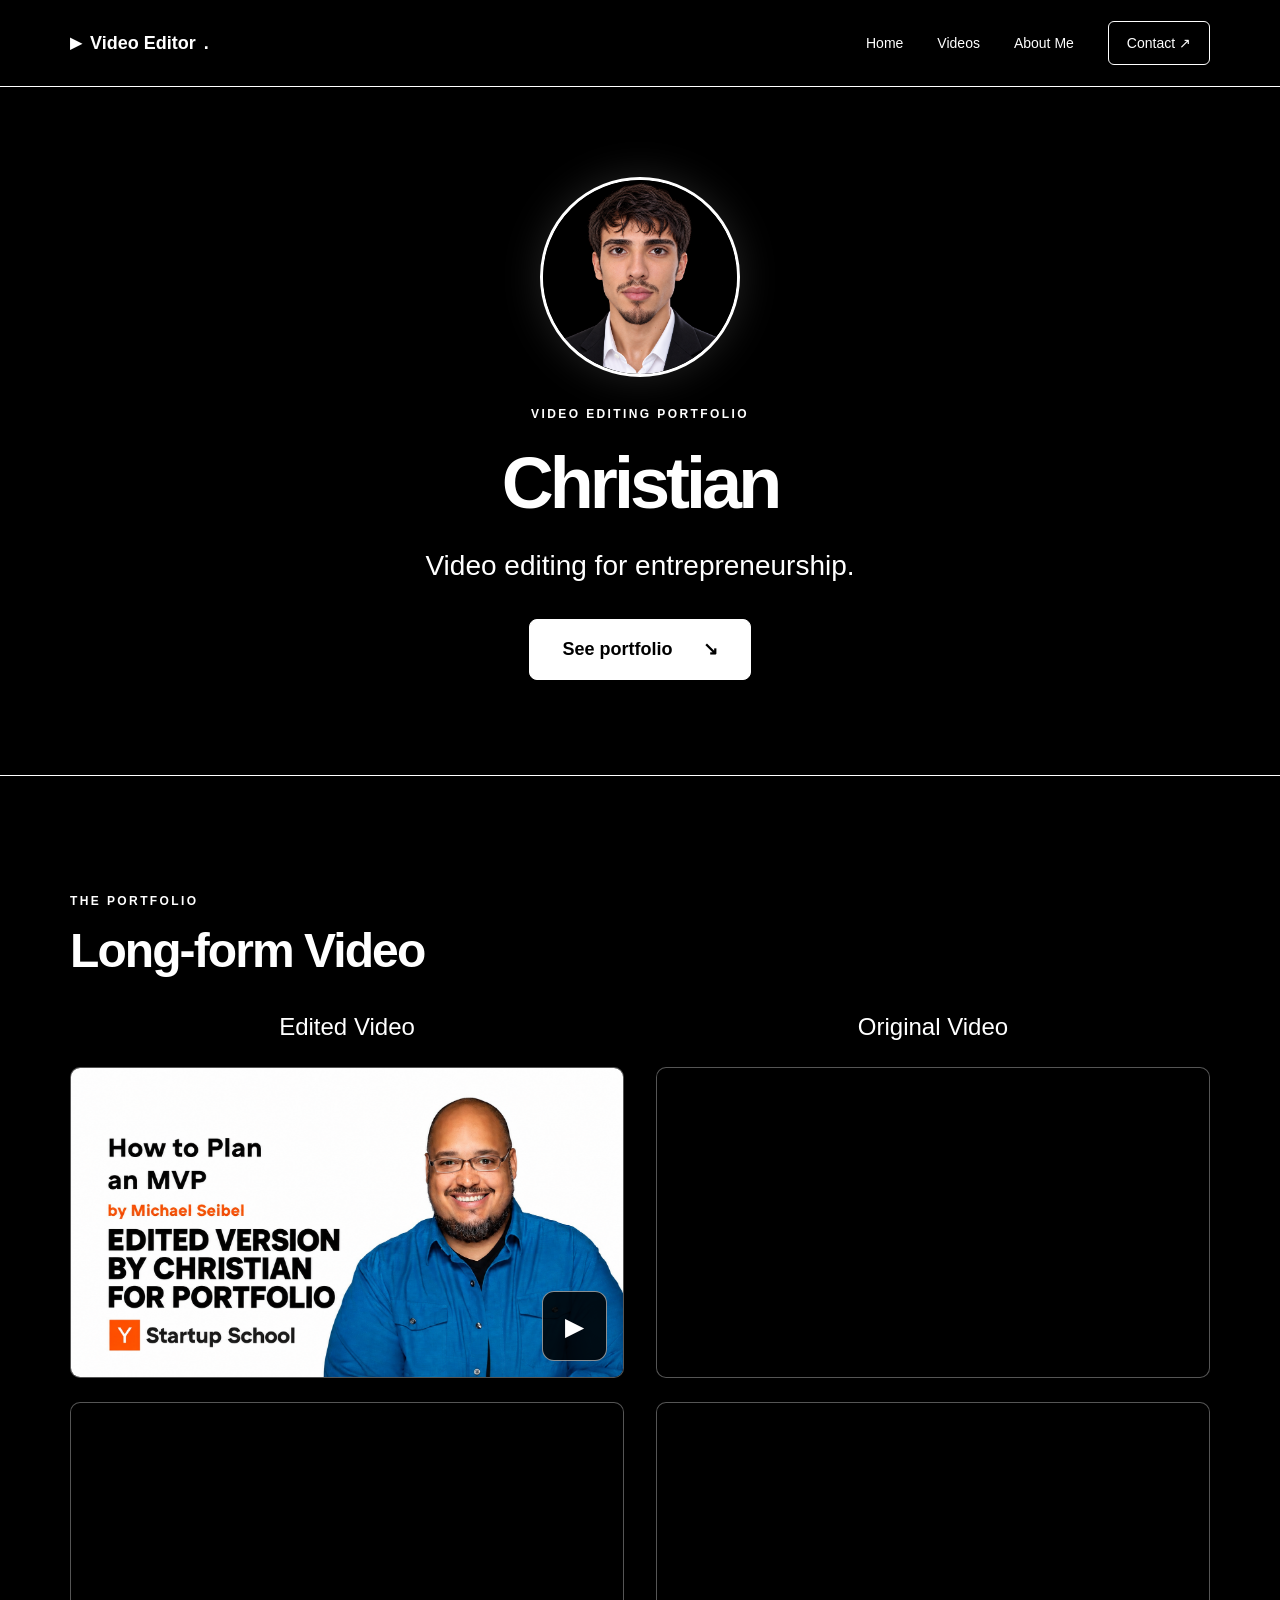
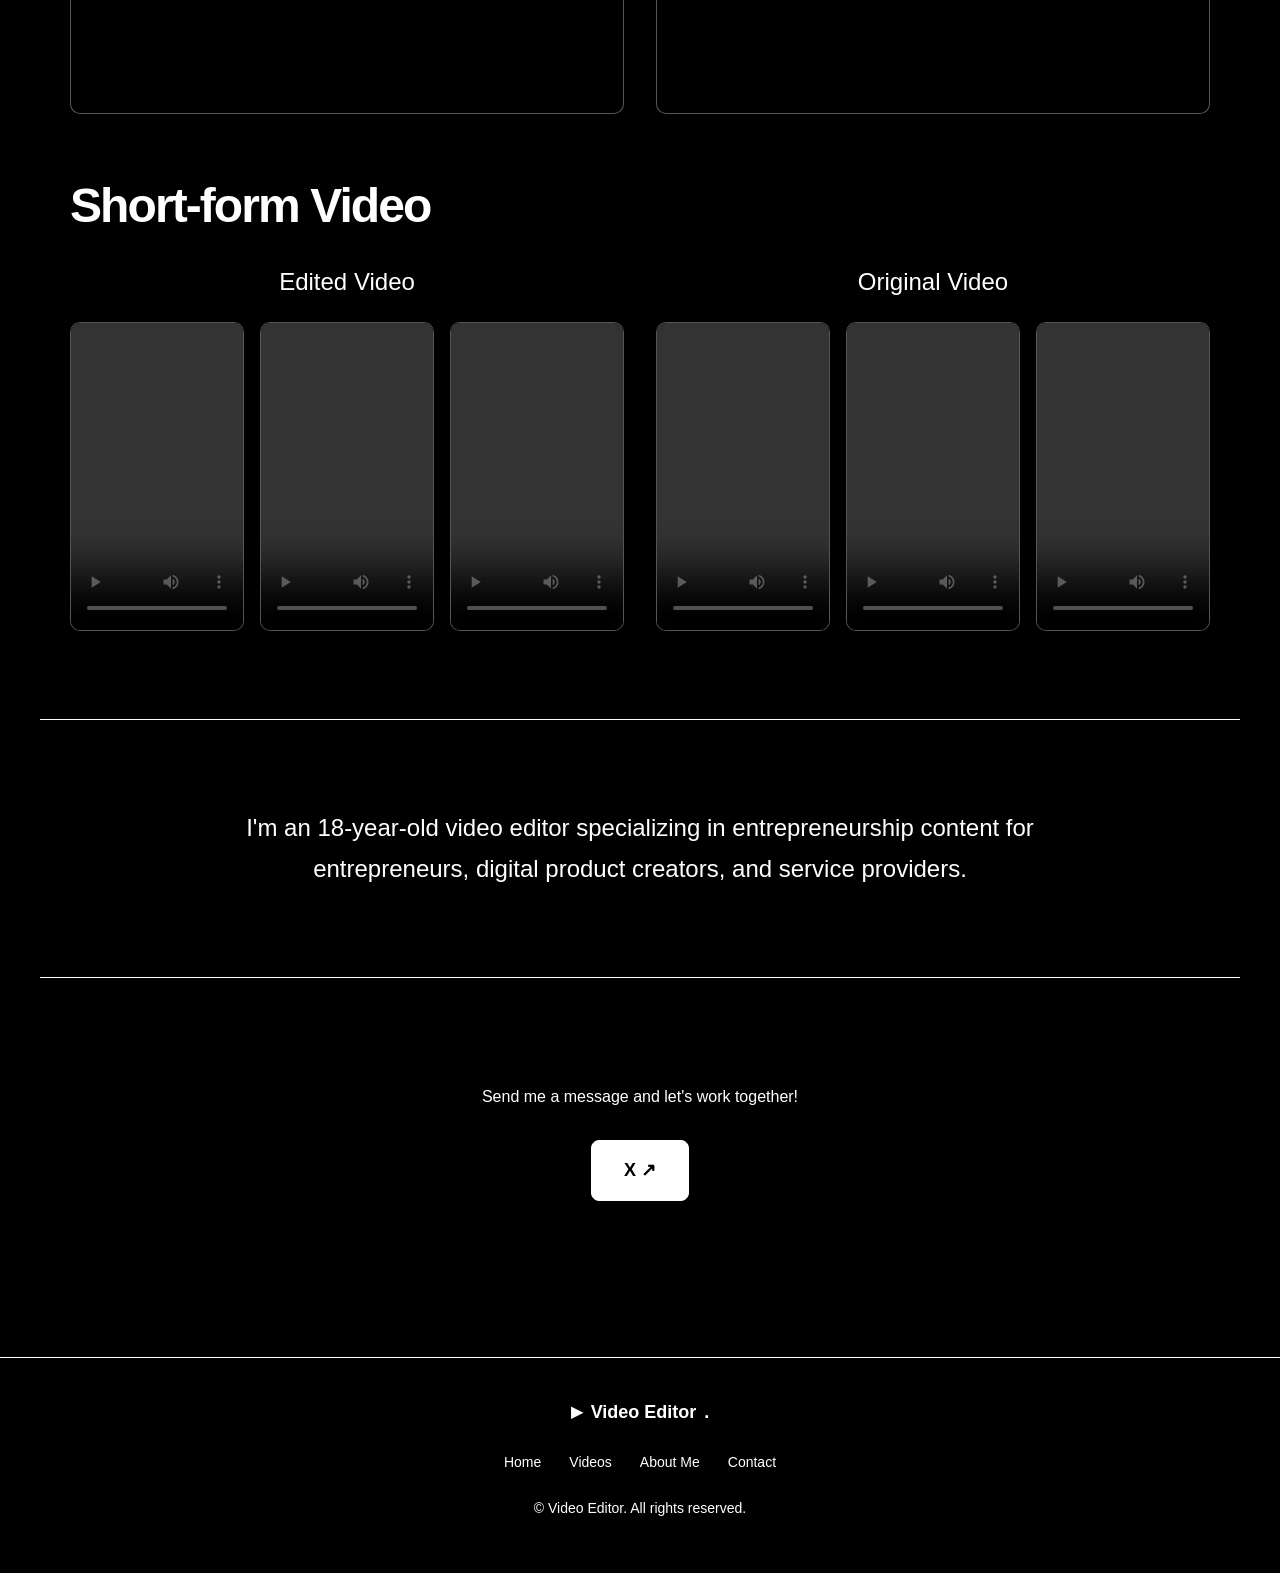
==== index.html @ 44c87afa "Use a simple contact sentence" ====
<!doctype html>
<html lang="en">
<head><meta charset="utf-8"><meta name="viewport" content="width=device-width,initial-scale=1"><meta name="description" content="Christian — video editing for entrepreneurship."><title>Christian | Video Editing Portfolio</title><link rel="stylesheet" href="style-color.css?v=16"><link rel="icon" type="image/svg+xml" href="favicon.svg"><script src="profile.js?v=10" defer></script><script src="script.js?v=15" defer></script></head>
<body>
<a class="skip" href="#videos">Skip to portfolio</a>
<header><nav aria-label="Main navigation"><a class="brand" href="#home"><span class="mark">▶</span><span data-name>Video Editor</span><span class="dot">.</span></a><button class="menu" aria-controls="navigation" aria-expanded="false" aria-label="Toggle navigation">☰</button><div id="navigation"><a href="#home">Home</a><a href="#videos">Videos</a><a href="#about">About Me</a><a href="#contact" class="nav-contact">Contact ↗</a></div></nav></header>
<main>
<section id="home" class="hero"><div class="orb" role="img" aria-label="Profile image placeholder: stylized video play symbol"><span>▶</span></div><p class="eyebrow">VIDEO EDITING PORTFOLIO</p><h1>Christian</h1><p class="hero-line">Video editing for entrepreneurship.</p><a class="button" href="#videos">See portfolio <span>↘</span></a></section>
<section id="videos" class="section"><p class="eyebrow">THE PORTFOLIO</p><h2>Long-form Video</h2><div class="comparison"><div><h3>Edited Video</h3><div id="long-edited" class="empty-long"></div></div><div><h3>Original Video</h3><div id="long-original" class="empty-long"></div></div></div><h2 class="short-heading">Short-form Video</h2><div class="comparison"><div><h3>Edited Video</h3><div id="short-edited" class="empty-short"></div></div><div><h3>Original Video</h3><div id="short-original" class="empty-short"></div></div></div></section>
<section id="about" class="section about" aria-label="About the editor"><p id="bio">I'm an 18-year-old video editor specializing in entrepreneurship content for entrepreneurs, digital product creators, and service providers.</p></section>
<section id="contact" class="section contact"><p id="contact-cta">Send me a message and let's work together!</p><div id="contact-links"></div><p id="contact-pending" class="note">Contact details will be added soon.</p><span id="feedback" role="status" aria-live="polite"></span></section>
</main><footer><a class="brand" href="#home"><span class="mark">▶</span><span data-name>Video Editor</span><span class="dot">.</span></a><nav aria-label="Footer navigation"><a href="#home">Home</a><a href="#videos">Videos</a><a href="#about">About Me</a><a href="#contact">Contact</a></nav><p>© <span data-name>Video Editor</span>. All rights reserved.</p></footer>
</body></html>
---- style-color.css ----
:root{color-scheme:dark;--bg:#000000;--surface:#000000;--text:#ffffff;--muted:#ffffff;--accent:#ffffff;--purple:#ffffff;--line:#ffffff}*{box-sizing:border-box}html{scroll-behavior:smooth;scroll-padding-top:100px}body{margin:0;background:var(--bg);color:var(--text);font-family:Inter,Arial,sans-serif;font-size:16px;line-height:1.6}a{color:inherit;text-decoration:none}button{font:inherit}a,button{transition:background .3s,box-shadow .3s,color .3s,transform .3s}a:focus-visible,button:focus-visible{outline:3px solid #ffffff;outline-offset:6px}.skip{position:fixed;top:-100px;left:16px;z-index:10;background:var(--purple);padding:12px}.skip:focus{top:10px}header{position:sticky;top:0;z-index:5;background:#ffffff;backdrop-filter:blur(16px);border-bottom:1px solid var(--line)}header nav{max-width:1200px;margin:auto;min-height:86px;display:flex;align-items:center;justify-content:space-between;padding:16px 30px}.brand{font-weight:700;font-size:18px;display:flex;gap:8px;align-items:center}.mark{color:var(--accent);font-size:15px}.dot{color:var(--accent)}#navigation{display:flex;align-items:center;gap:34px;font-size:14px}#navigation a:hover,footer a:hover{color:var(--accent)}.nav-contact{border:1px solid var(--line);padding:10px 18px;border-radius:6px}.menu{display:none;background:transparent;border:1px solid var(--line);color:white;padding:6px 12px;border-radius:6px}.hero{text-align:center;padding:90px 24px 95px;background:radial-gradient(ellipse at 50% 26%,#ffffff,transparent 60%);position:relative;border-bottom:1px solid var(--line)}.orb{width:200px;height:200px;margin:auto;border-radius:50%;border:3px solid var(--purple);display:grid;place-items:center;background:radial-gradient(circle at 35% 25%,#ffffff,#000000 65%);box-shadow:0 0 50px #ffffff,inset 0 0 45px #ffffff}.orb span{font-size:60px;color:#ffffff;transform:translateX(5px)}.orb img{width:100%;height:100%;object-fit:cover;border-radius:50%}.eyebrow{font-size:12px;font-weight:700;letter-spacing:.2em;color:var(--accent);margin:28px 0 12px}h1{font-size:72px;line-height:1.1;letter-spacing:-.055em;margin:20px 0}h2{font-size:48px;line-height:1.15;letter-spacing:-.04em;margin:10px 0}em{font-style:normal;color:var(--accent)}.hero-line{font-size:28px;line-height:1.35;color:#ffffff;margin:24px 0 34px}.button{display:inline-flex;align-items:center;justify-content:center;gap:30px;background:var(--purple);padding:15px 32px;border:1px solid #ffffff;border-radius:8px;color:white;font-weight:700;font-size:18px;cursor:pointer}.button:hover{background:#ffffff;box-shadow:0 0 30px #ffffff;transform:translateY(-2px)}.hero-meta{display:flex;justify-content:center;align-items:center;gap:18px;font-size:12px;letter-spacing:.12em;color:var(--muted);margin-top:48px}.tiny-dot{width:4px;height:4px;background:var(--accent);border-radius:50%}.section{max-width:1200px;margin:auto;padding:88px 30px}.section-head{display:flex;justify-content:space-between;align-items:end;gap:25px;margin-bottom:44px}.section-head .eyebrow{margin-top:0}.note{color:var(--muted);font-size:16px;margin:0}.category{display:flex;align-items:center;justify-content:space-between;border-bottom:1px solid var(--line);padding-bottom:16px;margin-bottom:24px}.category h3{font-size:24px;margin:0;font-weight:500}.category>span{font-size:12px;letter-spacing:.1em;color:var(--muted)}.long-grid{display:grid;grid-template-columns:repeat(2,minmax(0,1fr));gap:30px 24px}.video-card{min-width:0}.video-frame{position:relative;height:0;padding-bottom:56.25%;overflow:hidden;border-radius:10px;background:#000000;border:1px solid #ffffff;box-shadow:0 12px 40px #ffffff}.video-frame iframe{position:absolute;inset:0;width:100%;height:100%;border:0}.caption{display:flex;align-items:center;justify-content:space-between;gap:8px;margin-top:15px}.caption h4{font-size:16px;margin:0;font-weight:500}.caption span{font-size:12px;color:var(--accent);border:1px solid #ffffff;border-radius:4px;padding:2px 8px}.fallback{font-size:12px;color:var(--muted);display:block;margin-top:8px}.fallback:hover{color:var(--accent)}.short-heading{margin-top:64px}.short-grid{display:grid;grid-template-columns:repeat(3,minmax(0,300px));justify-content:space-between;gap:24px}.vertical{padding-bottom:177.7778%}.demo-note{color:var(--muted);font-size:14px;border-left:2px solid var(--purple);padding-left:16px;margin:36px 0 0}.about{border-top:1px solid var(--line);display:grid;grid-template-columns:1fr 1.35fr;gap:70px}.about .eyebrow{margin-top:0}.about p:not(.eyebrow){font-size:22px;line-height:1.7;margin-top:0;color:#ffffff}.about-detail{border-top:1px solid var(--line);padding-top:24px;display:flex;justify-content:space-between;gap:20px;font-size:12px;color:var(--muted)}.contact{text-align:center;border-top:1px solid var(--line);padding-top:90px;padding-bottom:100px;background:radial-gradient(ellipse at center,#ffffff,transparent 65%)}.contact h2{font-size:64px;margin:20px 0 30px}.contact>p:not(.eyebrow){color:var(--muted)}#contact-links{display:flex;flex-wrap:wrap;justify-content:center;gap:16px;margin:30px 0}#feedback{display:block;min-height:26px;color:var(--accent)}footer{border-top:1px solid var(--line);background:#000000;padding:40px 30px;text-align:center}footer>.brand{justify-content:center}footer nav{display:flex;justify-content:center;flex-wrap:wrap;gap:28px;margin:24px 0;font-size:14px}footer p{font-size:14px;color:var(--muted)}[hidden]{display:none!important}@media(max-width:767px){header nav{padding:14px 20px;min-height:74px}.menu{display:block}#navigation{display:none;position:absolute;top:74px;left:0;right:0;padding:20px;background:#000000;border-bottom:1px solid var(--line);flex-direction:column;align-items:stretch;gap:20px}#navigation.open{display:flex}.hero{padding:62px 20px 64px}.orb{width:150px;height:150px}.orb span{font-size:46px}h1{font-size:48px;overflow-wrap:anywhere}.hero-line{font-size:24px}.hero-meta{font-size:12px;gap:10px;flex-wrap:wrap}.section{padding:60px 20px}.section-head{display:block}.section-head .note{margin-top:20px}h2{font-size:40px}.long-grid{grid-template-columns:1fr}.short-grid{grid-template-columns:minmax(0,300px);justify-content:center;gap:32px}.category>span{font-size:12px}.about{grid-template-columns:1fr;gap:24px}.about-detail{flex-wrap:wrap}.contact h2{font-size:44px}.about p:not(.eyebrow){font-size:18px}}@media(prefers-reduced-motion:reduce){html{scroll-behavior:auto}a,button{transition:none}}

.button,.skip{color:#000;background:#fff}.button:hover{color:#000;background:#fff}.hero,.contact{background:#000}.orb{background:#000;box-shadow:0 0 40px #ffffff22}.video-frame iframe,.orb img{filter:none}header{background:#000}.video-frame{box-shadow:none}

.orb{overflow:hidden}.orb img{display:block;object-position:center center}
.about{display:block;text-align:center}.about #bio{max-width:800px;margin:0 auto;font-size:24px;line-height:1.7;color:#fff}@media(max-width:767px){.about #bio{font-size:20px}}
.video-frame video{position:absolute;inset:0;width:100%;height:100%;object-fit:contain;filter:none;background:#000}

.comparison{display:grid;grid-template-columns:1fr 1fr;gap:32px;margin-top:30px}.comparison h3{text-align:center;font-size:24px;font-weight:500;margin:0 0 20px}.empty-long{display:grid;gap:24px}.empty-short{display:grid;grid-template-columns:repeat(3,minmax(0,1fr));gap:16px}.empty-slot{aspect-ratio:16/9;border:1px solid #ffffff55;border-radius:10px;background:#000}.empty-slot.portrait{aspect-ratio:9/16}@media(max-width:767px){.comparison{gap:16px}.comparison h3{font-size:18px}.empty-short{grid-template-columns:1fr}.empty-slot{border-radius:6px}}
.empty-slot{position:relative;overflow:hidden}.empty-slot video{display:block;width:100%;height:100%;object-fit:contain;background:#000}.load-original{position:absolute;top:50%;left:50%;transform:translate(-50%,-50%);white-space:nowrap}.load-original:disabled{opacity:.65}
.portrait .load-original{white-space:normal;width:90%;padding:12px 8px;font-size:12px}
.empty-slot iframe{display:block;width:100%;height:100%;border:0}
.video-cover{display:block;position:absolute;inset:0;width:100%;height:100%;padding:0;border:0;background:#000;cursor:pointer}.video-cover img{display:block;width:100%;height:100%;object-fit:cover}.cover-play{position:absolute;left:50%;top:50%;transform:translate(-50%,-50%);background:#000d;color:#fff;padding:14px 22px;border-radius:12px;font-size:25px;border:1px solid #fff8}.video-cover:focus-visible{outline:3px solid #fff;outline-offset:-4px}
.cover-play{left:auto;top:auto;right:16px;bottom:16px;transform:none}
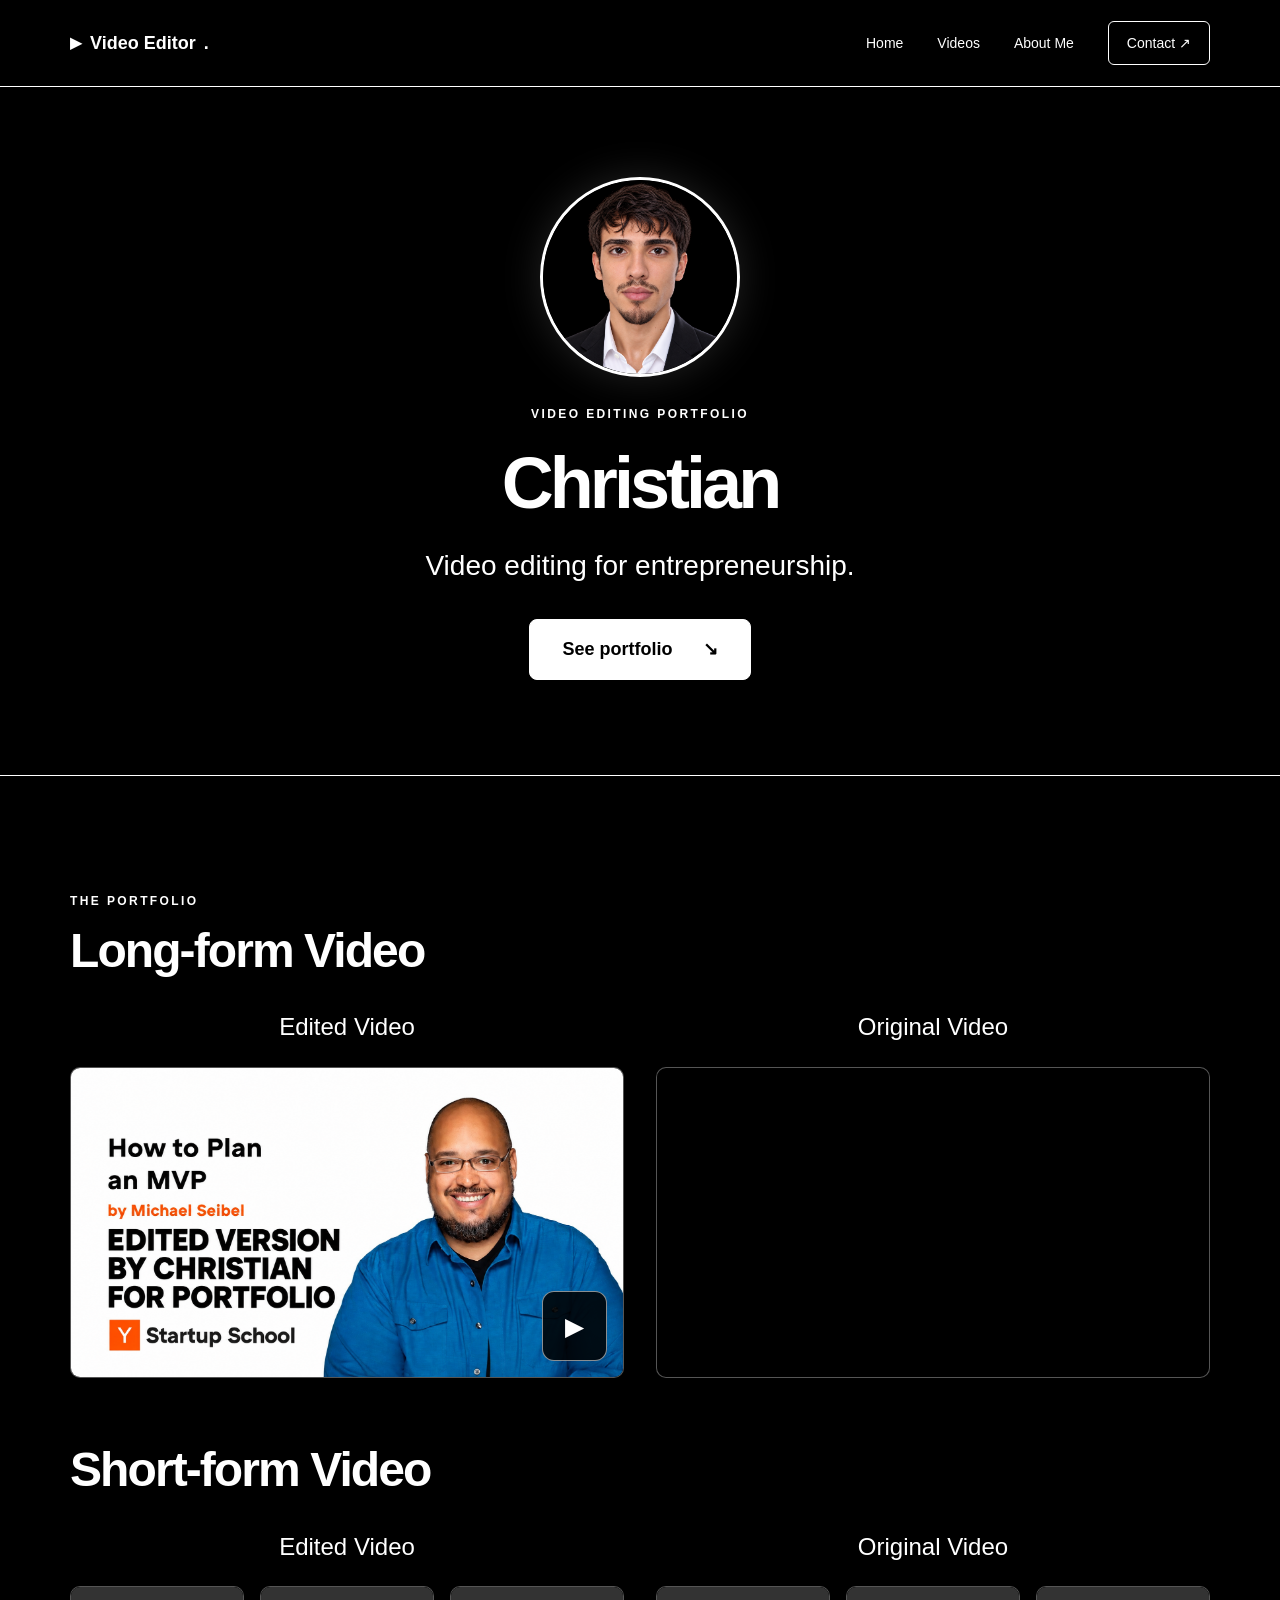
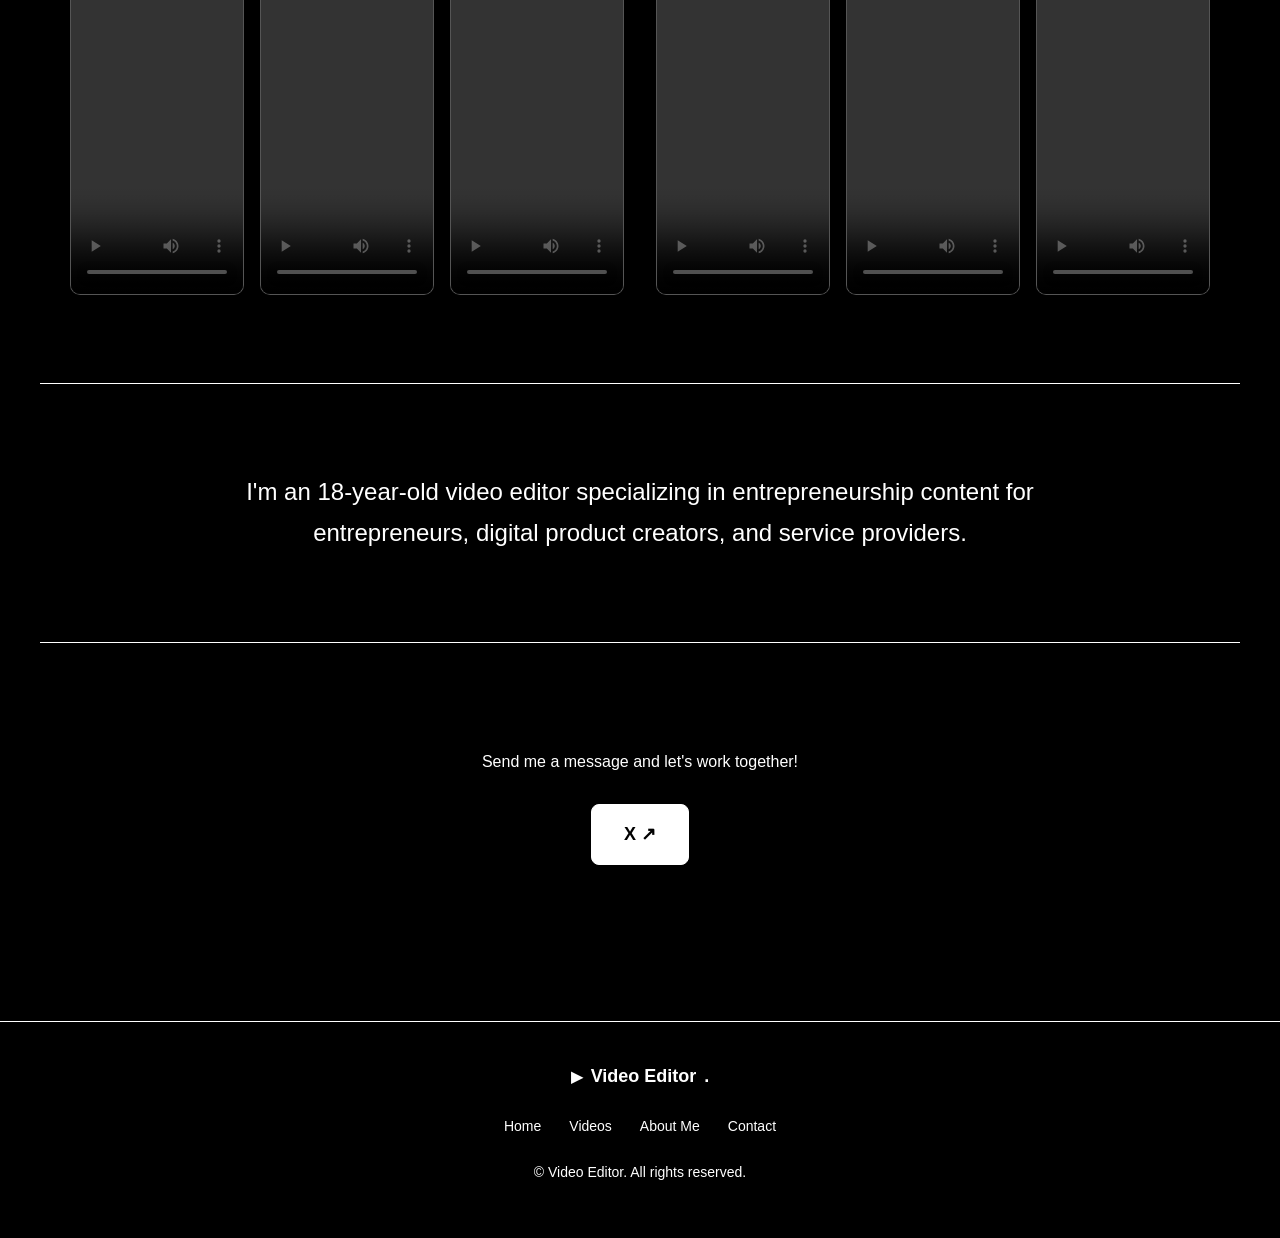
==== commit 1fc10bb4: "Remove empty long-form comparison slots" ====
--- a/index.html
+++ b/index.html
@@ -1,6 +1,6 @@
 <!doctype html>
 <html lang="en">
-<head><meta charset="utf-8"><meta name="viewport" content="width=device-width,initial-scale=1"><meta name="description" content="Christian — video editing for entrepreneurship."><title>Christian | Video Editing Portfolio</title><link rel="stylesheet" href="style-color.css?v=16"><link rel="icon" type="image/svg+xml" href="favicon.svg"><script src="profile.js?v=10" defer></script><script src="script.js?v=15" defer></script></head>
+<head><meta charset="utf-8"><meta name="viewport" content="width=device-width,initial-scale=1"><meta name="description" content="Christian — video editing for entrepreneurship."><title>Christian | Video Editing Portfolio</title><link rel="stylesheet" href="style-color.css?v=16"><link rel="icon" type="image/svg+xml" href="favicon.svg"><script src="profile.js?v=10" defer></script><script src="script.js?v=18" defer></script></head>
 <body>
 <a class="skip" href="#videos">Skip to portfolio</a>
 <header><nav aria-label="Main navigation"><a class="brand" href="#home"><span class="mark">▶</span><span data-name>Video Editor</span><span class="dot">.</span></a><button class="menu" aria-controls="navigation" aria-expanded="false" aria-label="Toggle navigation">☰</button><div id="navigation"><a href="#home">Home</a><a href="#videos">Videos</a><a href="#about">About Me</a><a href="#contact" class="nav-contact">Contact ↗</a></div></nav></header>
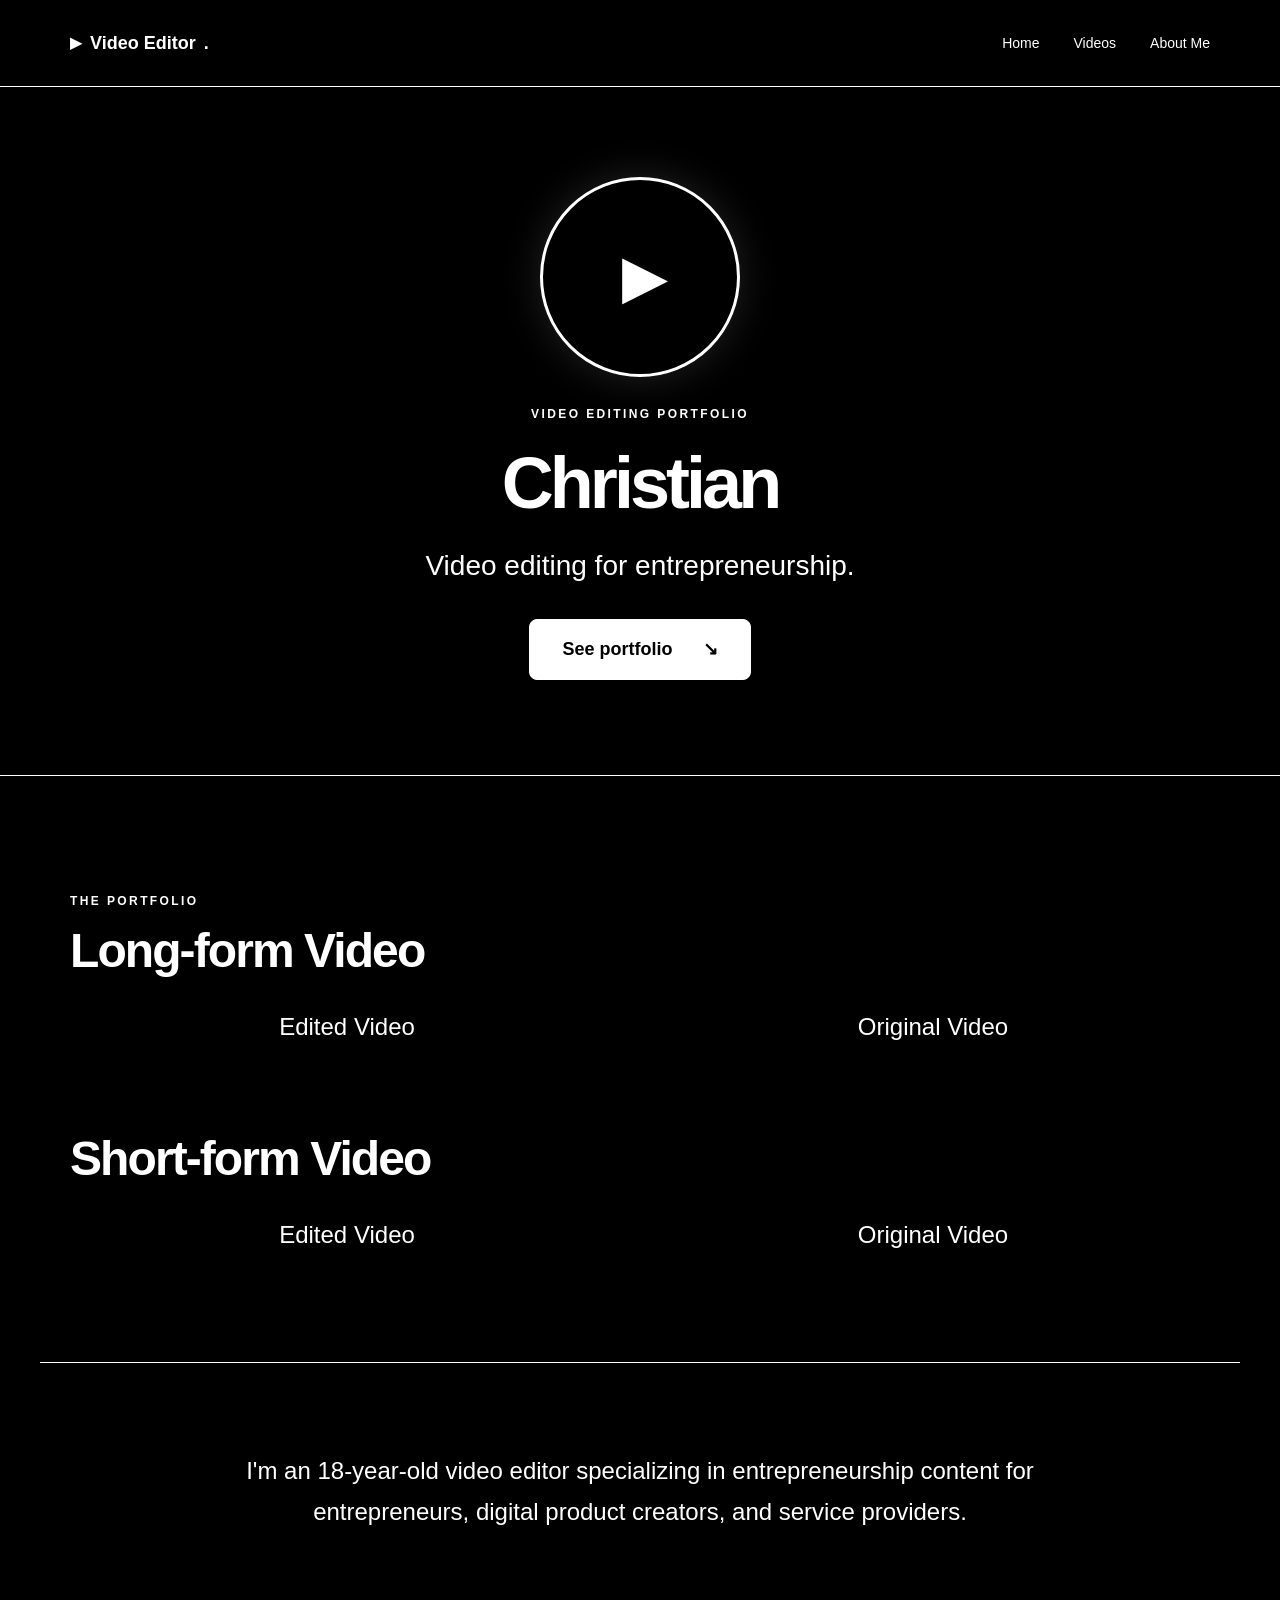
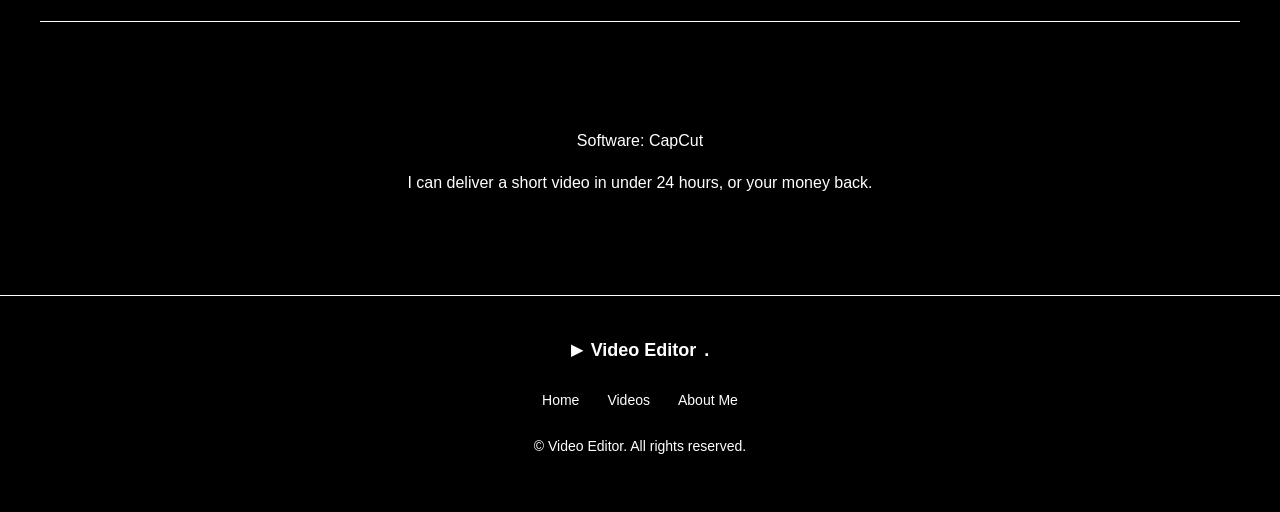
==== commit b0c128a0: "Replace contact section with CapCut and delivery guarantee" ====
--- a/index.html
+++ b/index.html
@@ -1,16 +1,16 @@
-<!doctype html>
-<html lang="en">
-<head><meta charset="utf-8"><meta name="viewport" content="width=device-width,initial-scale=1"><meta name="description" content="Christian — video editing for entrepreneurship."><title>Christian | Video Editing Portfolio</title><link rel="stylesheet" href="style-color.css?v=16"><link rel="icon" type="image/svg+xml" href="favicon.svg"><script src="profile.js?v=10" defer></script><script src="script.js?v=18" defer></script></head>
-<body>
-<a class="skip" href="#videos">Skip to portfolio</a>
-<header><nav aria-label="Main navigation"><a class="brand" href="#home"><span class="mark">▶</span><span data-name>Video Editor</span><span class="dot">.</span></a><button class="menu" aria-controls="navigation" aria-expanded="false" aria-label="Toggle navigation">☰</button><div id="navigation"><a href="#home">Home</a><a href="#videos">Videos</a><a href="#about">About Me</a><a href="#contact" class="nav-contact">Contact ↗</a></div></nav></header>
-<main>
-<section id="home" class="hero"><div class="orb" role="img" aria-label="Profile image placeholder: stylized video play symbol"><span>▶</span></div><p class="eyebrow">VIDEO EDITING PORTFOLIO</p><h1>Christian</h1><p class="hero-line">Video editing for entrepreneurship.</p><a class="button" href="#videos">See portfolio <span>↘</span></a></section>
-<section id="videos" class="section"><p class="eyebrow">THE PORTFOLIO</p><h2>Long-form Video</h2><div class="comparison"><div><h3>Edited Video</h3><div id="long-edited" class="empty-long"></div></div><div><h3>Original Video</h3><div id="long-original" class="empty-long"></div></div></div><h2 class="short-heading">Short-form Video</h2><div class="comparison"><div><h3>Edited Video</h3><div id="short-edited" class="empty-short"></div></div><div><h3>Original Video</h3><div id="short-original" class="empty-short"></div></div></div></section>
-<section id="about" class="section about" aria-label="About the editor"><p id="bio">I'm an 18-year-old video editor specializing in entrepreneurship content for entrepreneurs, digital product creators, and service providers.</p></section>
-<section id="contact" class="section contact"><p id="contact-cta">Send me a message and let's work together!</p><div id="contact-links"></div><p id="contact-pending" class="note">Contact details will be added soon.</p><span id="feedback" role="status" aria-live="polite"></span></section>
-</main><footer><a class="brand" href="#home"><span class="mark">▶</span><span data-name>Video Editor</span><span class="dot">.</span></a><nav aria-label="Footer navigation"><a href="#home">Home</a><a href="#videos">Videos</a><a href="#about">About Me</a><a href="#contact">Contact</a></nav><p>© <span data-name>Video Editor</span>. All rights reserved.</p></footer>
-</body></html>
+<!doctype html>
+<html lang="en">
+<head><meta charset="utf-8"><meta name="viewport" content="width=device-width,initial-scale=1"><meta name="description" content="Christian — video editing for entrepreneurship."><title>Christian | Video Editing Portfolio</title><link rel="stylesheet" href="style-color.css?v=16"><link rel="icon" type="image/svg+xml" href="favicon.svg"><script src="profile.js?v=10" defer></script><script src="script.js?v=19" defer></script></head>
+<body>
+<a class="skip" href="#videos">Skip to portfolio</a>
+<header><nav aria-label="Main navigation"><a class="brand" href="#home"><span class="mark">▶</span><span data-name>Video Editor</span><span class="dot">.</span></a><button class="menu" aria-controls="navigation" aria-expanded="false" aria-label="Toggle navigation">☰</button><div id="navigation"><a href="#home">Home</a><a href="#videos">Videos</a><a href="#about">About Me</a></div></nav></header>
+<main>
+<section id="home" class="hero"><div class="orb" role="img" aria-label="Profile image placeholder: stylized video play symbol"><span>▶</span></div><p class="eyebrow">VIDEO EDITING PORTFOLIO</p><h1>Christian</h1><p class="hero-line">Video editing for entrepreneurship.</p><a class="button" href="#videos">See portfolio <span>↘</span></a></section>
+<section id="videos" class="section"><p class="eyebrow">THE PORTFOLIO</p><h2>Long-form Video</h2><div class="comparison"><div><h3>Edited Video</h3><div id="long-edited" class="empty-long"></div></div><div><h3>Original Video</h3><div id="long-original" class="empty-long"></div></div></div><h2 class="short-heading">Short-form Video</h2><div class="comparison"><div><h3>Edited Video</h3><div id="short-edited" class="empty-short"></div></div><div><h3>Original Video</h3><div id="short-original" class="empty-short"></div></div></div></section>
+<section id="about" class="section about" aria-label="About the editor"><p id="bio">I'm an 18-year-old video editor specializing in entrepreneurship content for entrepreneurs, digital product creators, and service providers.</p></section>
+<section id="services" class="section contact" aria-label="Software and delivery"><p>Software: CapCut</p><p class="note">I can deliver a short video in under 24 hours, or your money back.</p></section>
+</main><footer><a class="brand" href="#home"><span class="mark">▶</span><span data-name>Video Editor</span><span class="dot">.</span></a><nav aria-label="Footer navigation"><a href="#home">Home</a><a href="#videos">Videos</a><a href="#about">About Me</a></nav><p>© <span data-name>Video Editor</span>. All rights reserved.</p></footer>
+</body></html>
 
 
 
@@ -22,4 +22,3 @@
 
 
 
-
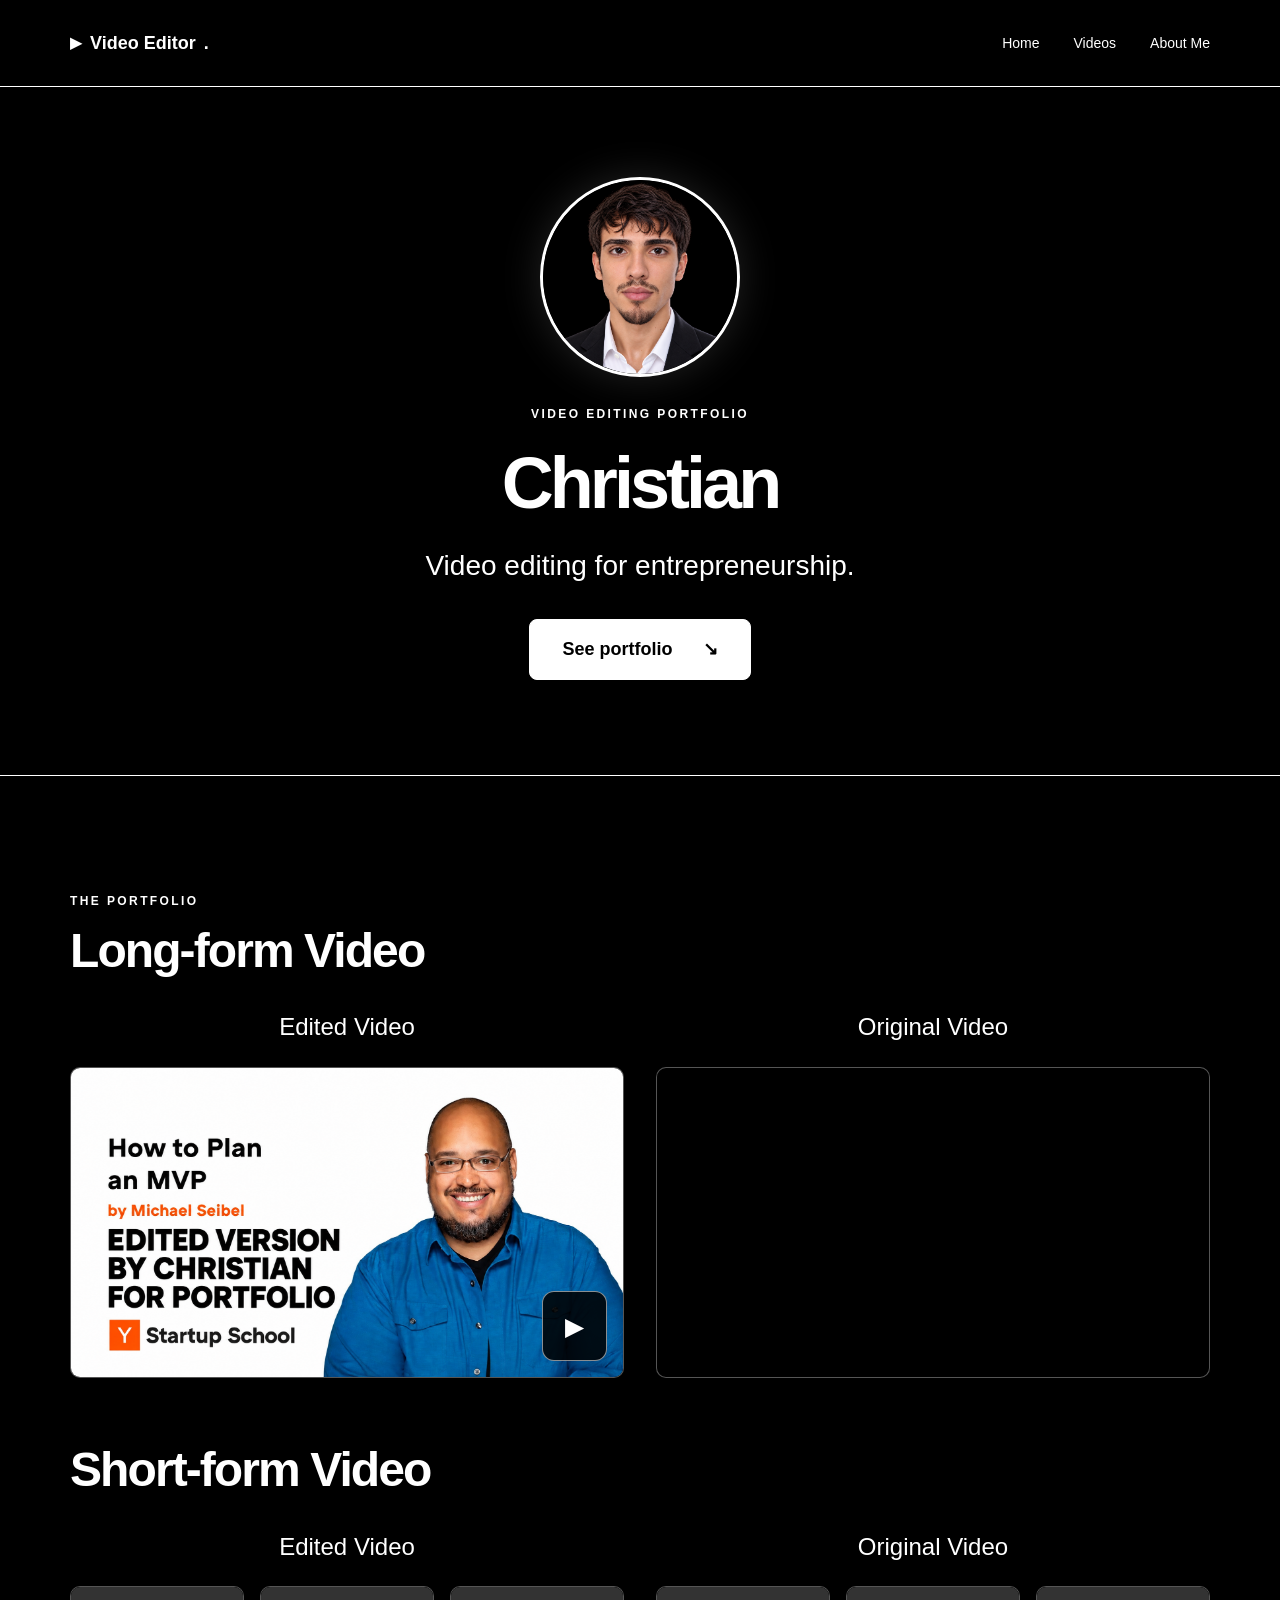
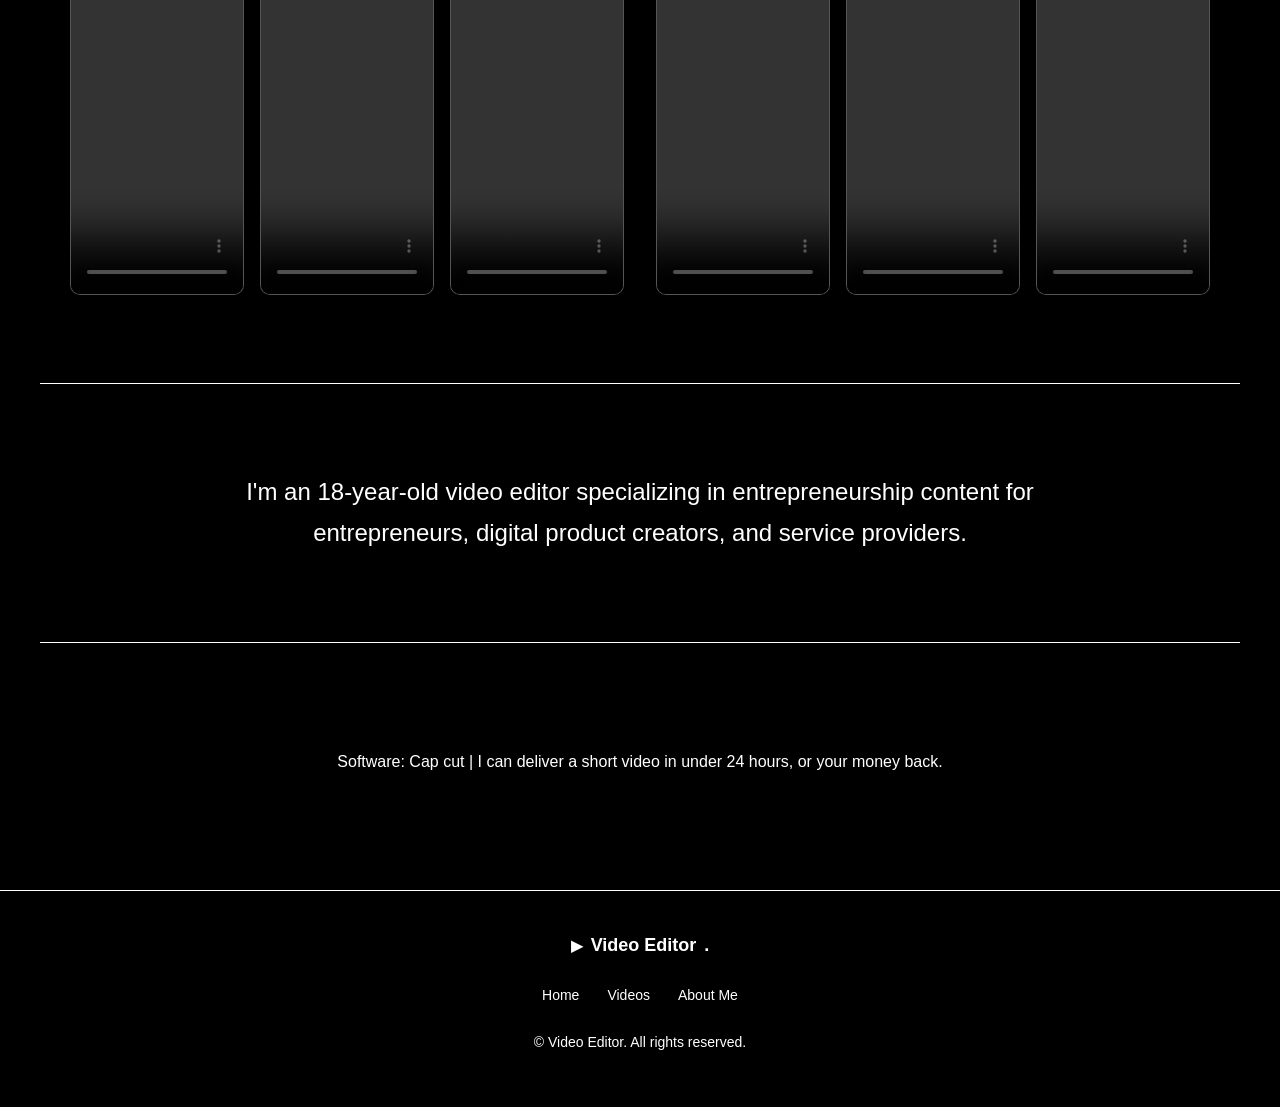
==== commit 46eeab69: "Separate software and delivery guarantee with vertical bar" ====
--- a/index.html
+++ b/index.html
@@ -8,7 +8,7 @@
 <section id="home" class="hero"><div class="orb" role="img" aria-label="Profile image placeholder: stylized video play symbol"><span>▶</span></div><p class="eyebrow">VIDEO EDITING PORTFOLIO</p><h1>Christian</h1><p class="hero-line">Video editing for entrepreneurship.</p><a class="button" href="#videos">See portfolio <span>↘</span></a></section>
 <section id="videos" class="section"><p class="eyebrow">THE PORTFOLIO</p><h2>Long-form Video</h2><div class="comparison"><div><h3>Edited Video</h3><div id="long-edited" class="empty-long"></div></div><div><h3>Original Video</h3><div id="long-original" class="empty-long"></div></div></div><h2 class="short-heading">Short-form Video</h2><div class="comparison"><div><h3>Edited Video</h3><div id="short-edited" class="empty-short"></div></div><div><h3>Original Video</h3><div id="short-original" class="empty-short"></div></div></div></section>
 <section id="about" class="section about" aria-label="About the editor"><p id="bio">I'm an 18-year-old video editor specializing in entrepreneurship content for entrepreneurs, digital product creators, and service providers.</p></section>
-<section id="services" class="section contact" aria-label="Software and delivery"><p>Software: CapCut</p><p class="note">I can deliver a short video in under 24 hours, or your money back.</p></section>
+<section id="services" class="section contact" aria-label="Software and delivery"><p>Software: Cap cut | I can deliver a short video in under 24 hours, or your money back.</p></section>
 </main><footer><a class="brand" href="#home"><span class="mark">▶</span><span data-name>Video Editor</span><span class="dot">.</span></a><nav aria-label="Footer navigation"><a href="#home">Home</a><a href="#videos">Videos</a><a href="#about">About Me</a></nav><p>© <span data-name>Video Editor</span>. All rights reserved.</p></footer>
 </body></html>
 
@@ -21,4 +21,3 @@
 
 
 
-
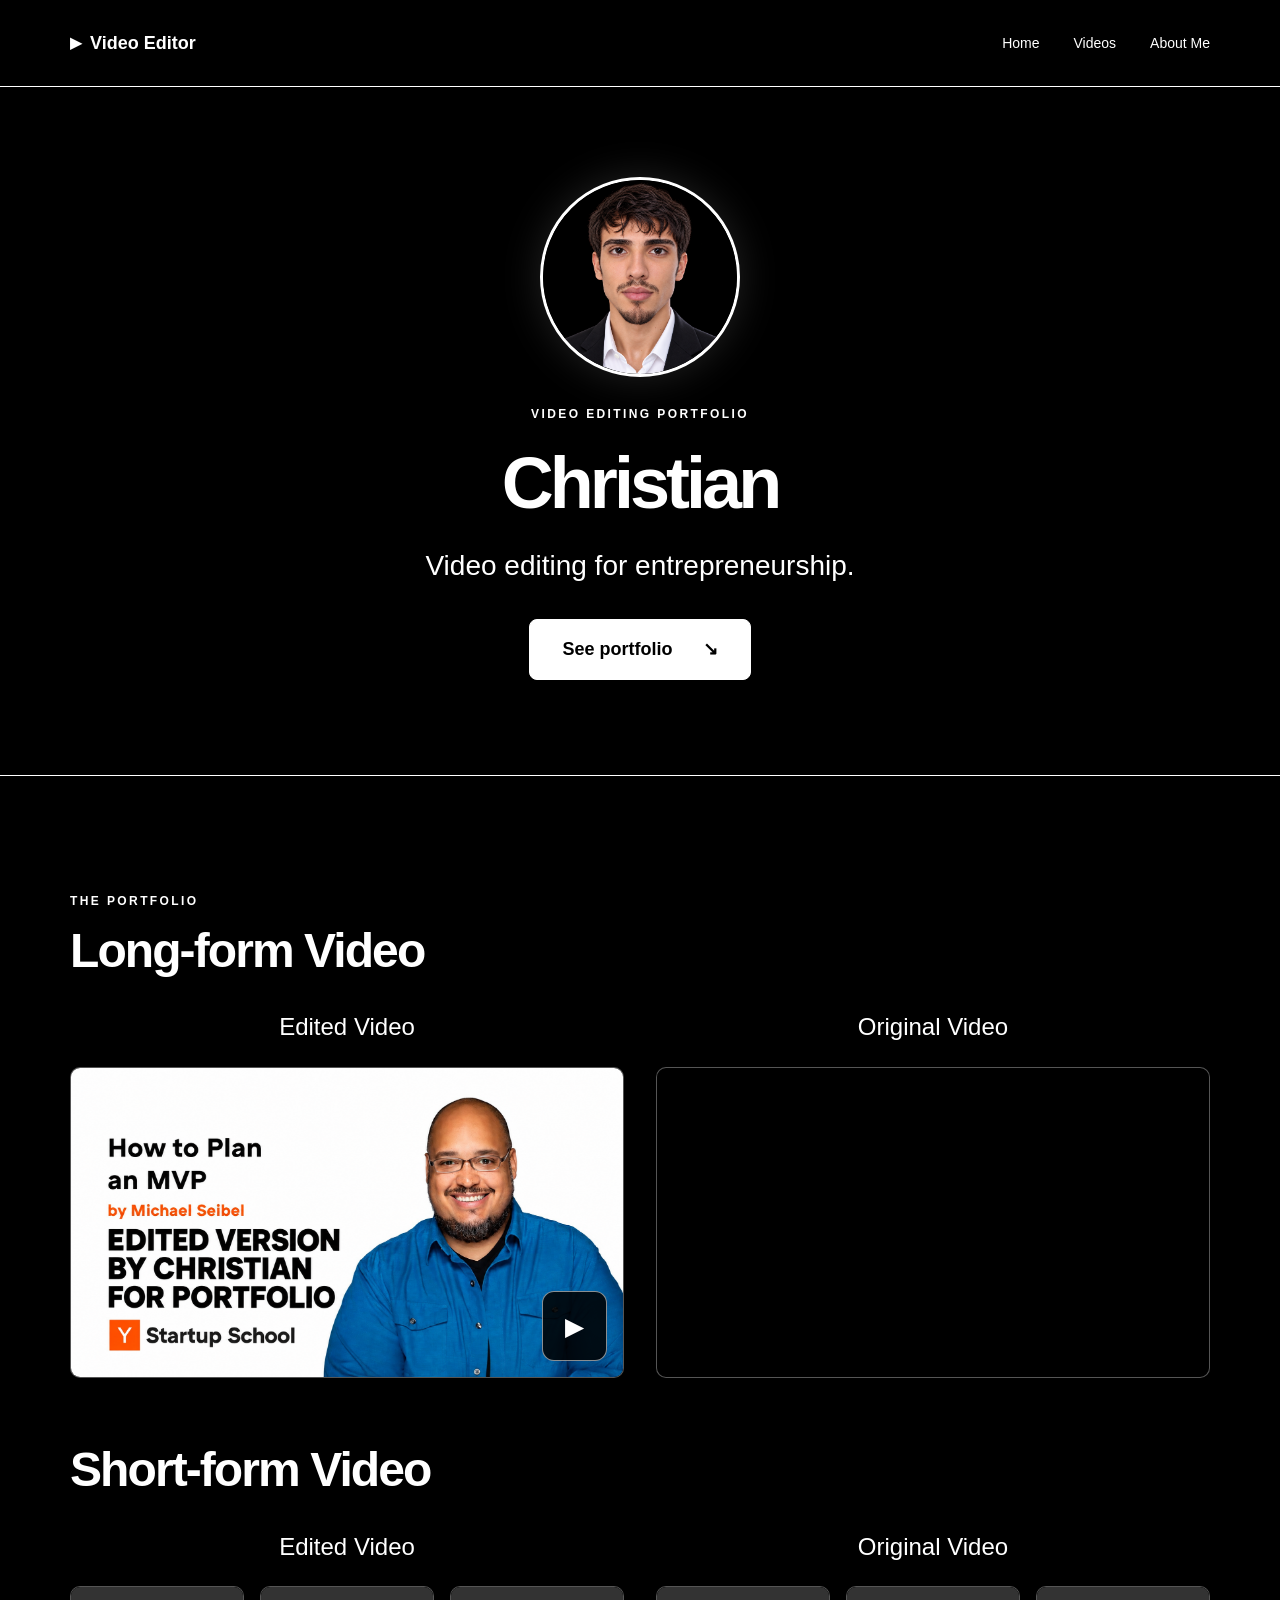
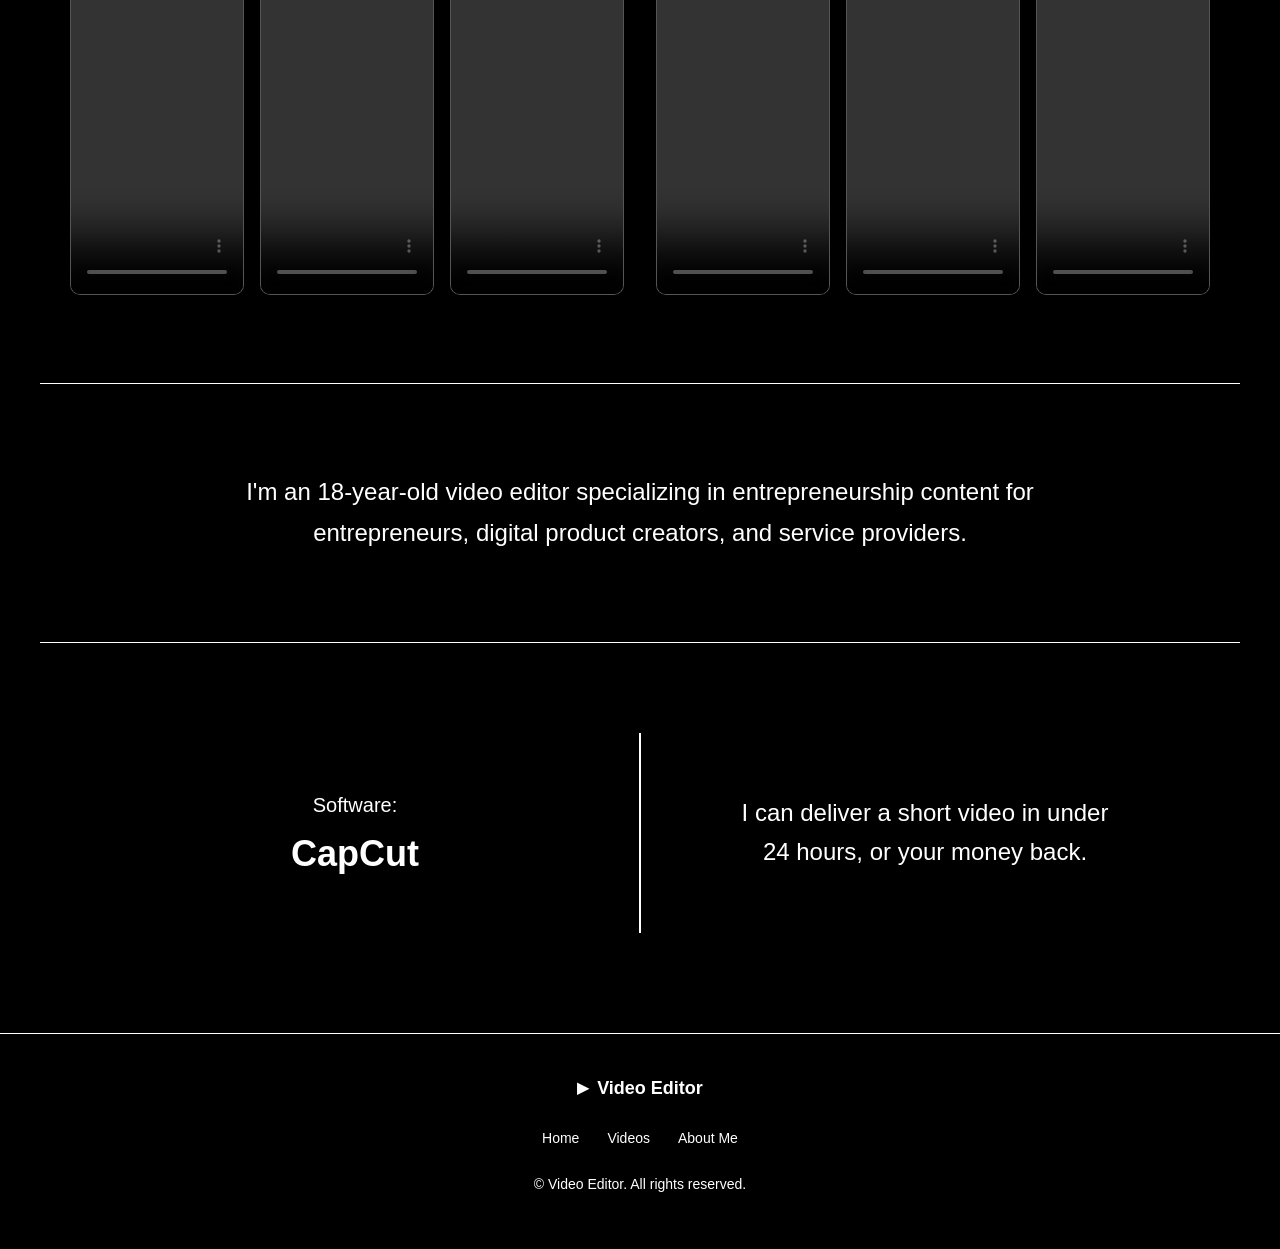
==== commit 728be534: "Create readable service columns with tall central divider and remove brand dots" ====
--- a/index.html
+++ b/index.html
@@ -1,15 +1,23 @@
 <!doctype html>
 <html lang="en">
-<head><meta charset="utf-8"><meta name="viewport" content="width=device-width,initial-scale=1"><meta name="description" content="Christian — video editing for entrepreneurship."><title>Christian | Video Editing Portfolio</title><link rel="stylesheet" href="style-color.css?v=16"><link rel="icon" type="image/svg+xml" href="favicon.svg"><script src="profile.js?v=10" defer></script><script src="script.js?v=19" defer></script></head>
+<head><meta charset="utf-8"><meta name="viewport" content="width=device-width,initial-scale=1"><meta name="description" content="Christian — video editing for entrepreneurship."><title>Christian | Video Editing Portfolio</title><link rel="stylesheet" href="style-color.css?v=16"><link rel="icon" type="image/svg+xml" href="favicon.svg"><script src="profile.js?v=10" defer></script><script src="script.js?v=19" defer></script><style>
+#services .service-details{display:grid;grid-template-columns:minmax(0,1fr) minmax(0,1fr);align-items:center;position:relative;min-height:200px}
+#services .service-details::before{content:"";position:absolute;left:50%;top:0;bottom:0;width:2px;background:#fff;transform:translateX(-50%)}
+#services .service-details>div{padding:24px 40px;text-align:center}
+#services .software-label{display:block;font-size:20px;margin-bottom:10px}
+#services .software-name{font-size:36px;font-weight:700;line-height:1.25}
+#services .delivery-promise{max-width:390px;margin:0 auto;font-size:24px;line-height:1.6}
+@media(max-width:600px){#services .service-details{min-height:220px}#services .service-details>div{padding:20px 14px}#services .software-label{font-size:16px}#services .software-name{font-size:26px}#services .delivery-promise{font-size:18px;line-height:1.6}}
+</style></head>
 <body>
 <a class="skip" href="#videos">Skip to portfolio</a>
-<header><nav aria-label="Main navigation"><a class="brand" href="#home"><span class="mark">▶</span><span data-name>Video Editor</span><span class="dot">.</span></a><button class="menu" aria-controls="navigation" aria-expanded="false" aria-label="Toggle navigation">☰</button><div id="navigation"><a href="#home">Home</a><a href="#videos">Videos</a><a href="#about">About Me</a></div></nav></header>
+<header><nav aria-label="Main navigation"><a class="brand" href="#home"><span class="mark">▶</span><span data-name>Video Editor</span></a><button class="menu" aria-controls="navigation" aria-expanded="false" aria-label="Toggle navigation">☰</button><div id="navigation"><a href="#home">Home</a><a href="#videos">Videos</a><a href="#about">About Me</a></div></nav></header>
 <main>
 <section id="home" class="hero"><div class="orb" role="img" aria-label="Profile image placeholder: stylized video play symbol"><span>▶</span></div><p class="eyebrow">VIDEO EDITING PORTFOLIO</p><h1>Christian</h1><p class="hero-line">Video editing for entrepreneurship.</p><a class="button" href="#videos">See portfolio <span>↘</span></a></section>
 <section id="videos" class="section"><p class="eyebrow">THE PORTFOLIO</p><h2>Long-form Video</h2><div class="comparison"><div><h3>Edited Video</h3><div id="long-edited" class="empty-long"></div></div><div><h3>Original Video</h3><div id="long-original" class="empty-long"></div></div></div><h2 class="short-heading">Short-form Video</h2><div class="comparison"><div><h3>Edited Video</h3><div id="short-edited" class="empty-short"></div></div><div><h3>Original Video</h3><div id="short-original" class="empty-short"></div></div></div></section>
 <section id="about" class="section about" aria-label="About the editor"><p id="bio">I'm an 18-year-old video editor specializing in entrepreneurship content for entrepreneurs, digital product creators, and service providers.</p></section>
-<section id="services" class="section contact" aria-label="Software and delivery"><p>Software: Cap cut | I can deliver a short video in under 24 hours, or your money back.</p></section>
-</main><footer><a class="brand" href="#home"><span class="mark">▶</span><span data-name>Video Editor</span><span class="dot">.</span></a><nav aria-label="Footer navigation"><a href="#home">Home</a><a href="#videos">Videos</a><a href="#about">About Me</a></nav><p>© <span data-name>Video Editor</span>. All rights reserved.</p></footer>
+<section id="services" class="section contact" aria-label="Software and delivery"><div class="service-details"><div><span class="software-label">Software:</span><strong class="software-name">CapCut</strong></div><div><p class="delivery-promise">I can deliver a short video in under 24 hours, or your money back.</p></div></div></section>
+</main><footer><a class="brand" href="#home"><span class="mark">▶</span><span data-name>Video Editor</span></a><nav aria-label="Footer navigation"><a href="#home">Home</a><a href="#videos">Videos</a><a href="#about">About Me</a></nav><p>© <span data-name>Video Editor</span>. All rights reserved.</p></footer>
 </body></html>
 
 
@@ -20,4 +28,3 @@
 
 
 
-
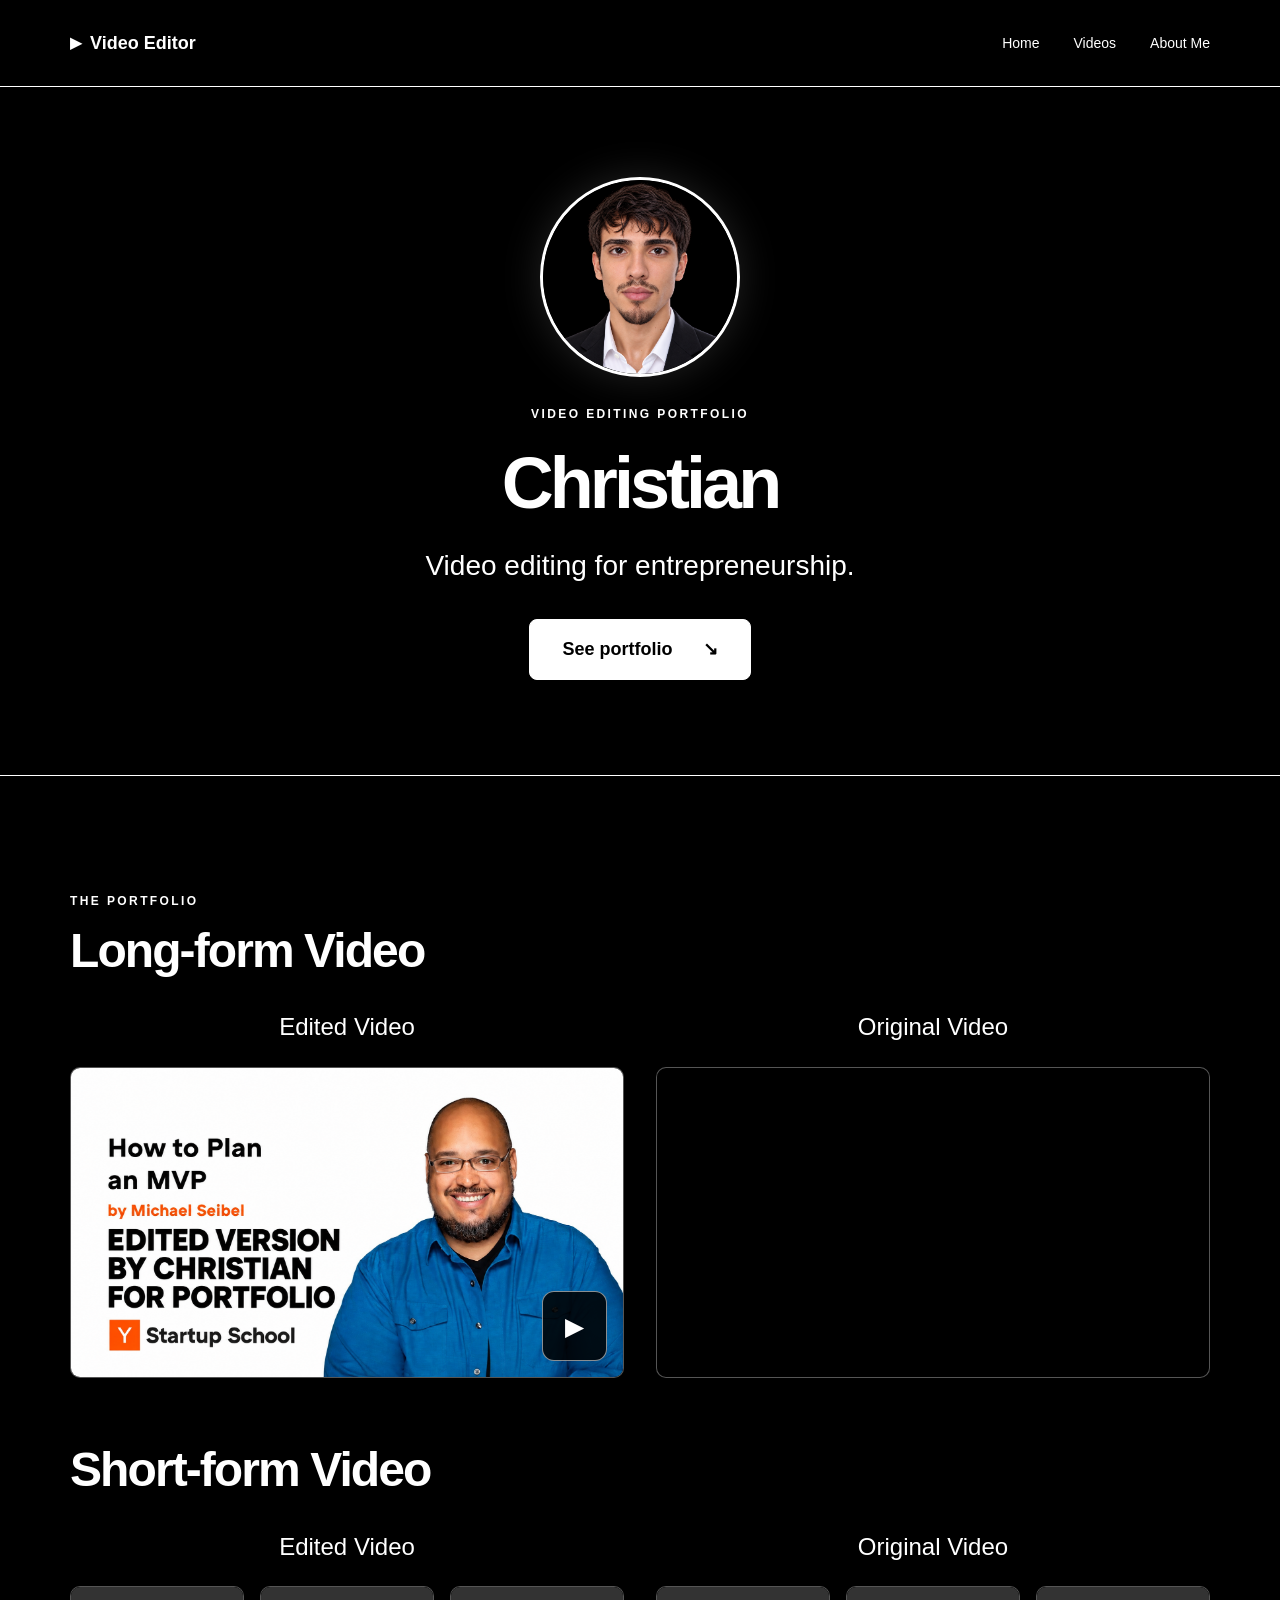
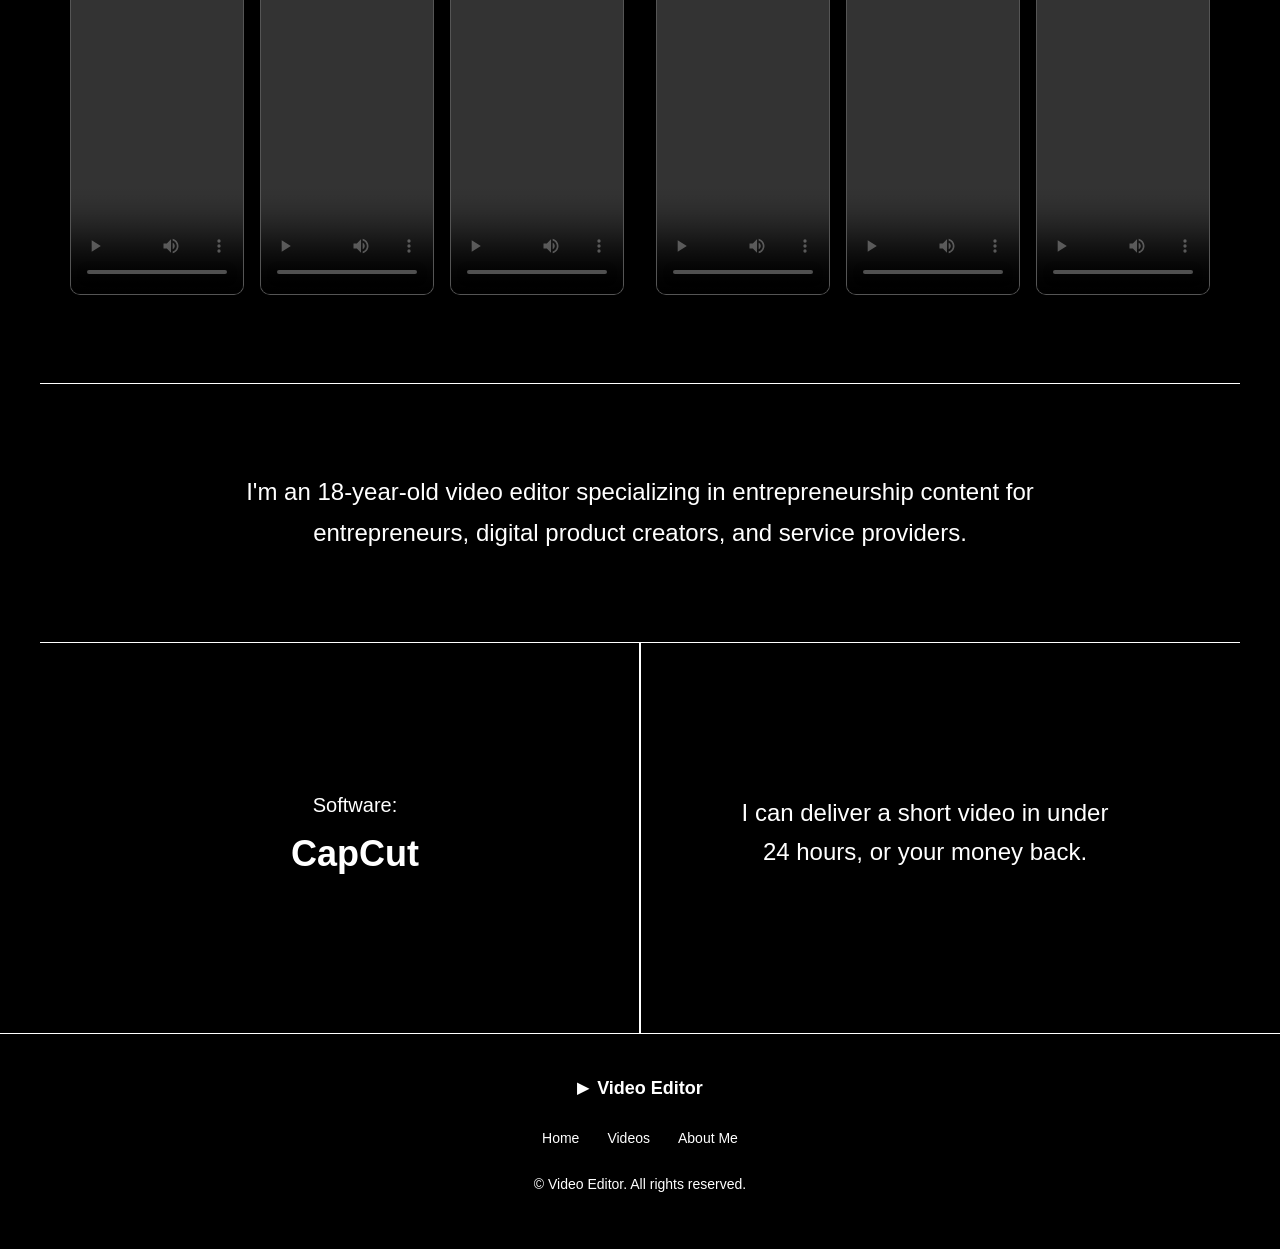
==== commit bebf98b3: "Extend central divider to section top and bottom borders" ====
--- a/index.html
+++ b/index.html
@@ -1,8 +1,9 @@
 <!doctype html>
 <html lang="en">
 <head><meta charset="utf-8"><meta name="viewport" content="width=device-width,initial-scale=1"><meta name="description" content="Christian — video editing for entrepreneurship."><title>Christian | Video Editing Portfolio</title><link rel="stylesheet" href="style-color.css?v=16"><link rel="icon" type="image/svg+xml" href="favicon.svg"><script src="profile.js?v=10" defer></script><script src="script.js?v=19" defer></script><style>
-#services .service-details{display:grid;grid-template-columns:minmax(0,1fr) minmax(0,1fr);align-items:center;position:relative;min-height:200px}
-#services .service-details::before{content:"";position:absolute;left:50%;top:0;bottom:0;width:2px;background:#fff;transform:translateX(-50%)}
+#services{position:relative}
+#services .service-details{display:grid;grid-template-columns:minmax(0,1fr) minmax(0,1fr);align-items:center;min-height:200px}
+#services .service-details::before{content:"";position:absolute;left:50%;top:-1px;bottom:-1px;width:2px;background:#fff;transform:translateX(-50%)}
 #services .service-details>div{padding:24px 40px;text-align:center}
 #services .software-label{display:block;font-size:20px;margin-bottom:10px}
 #services .software-name{font-size:36px;font-weight:700;line-height:1.25}
@@ -27,4 +28,3 @@
 
 
 
-
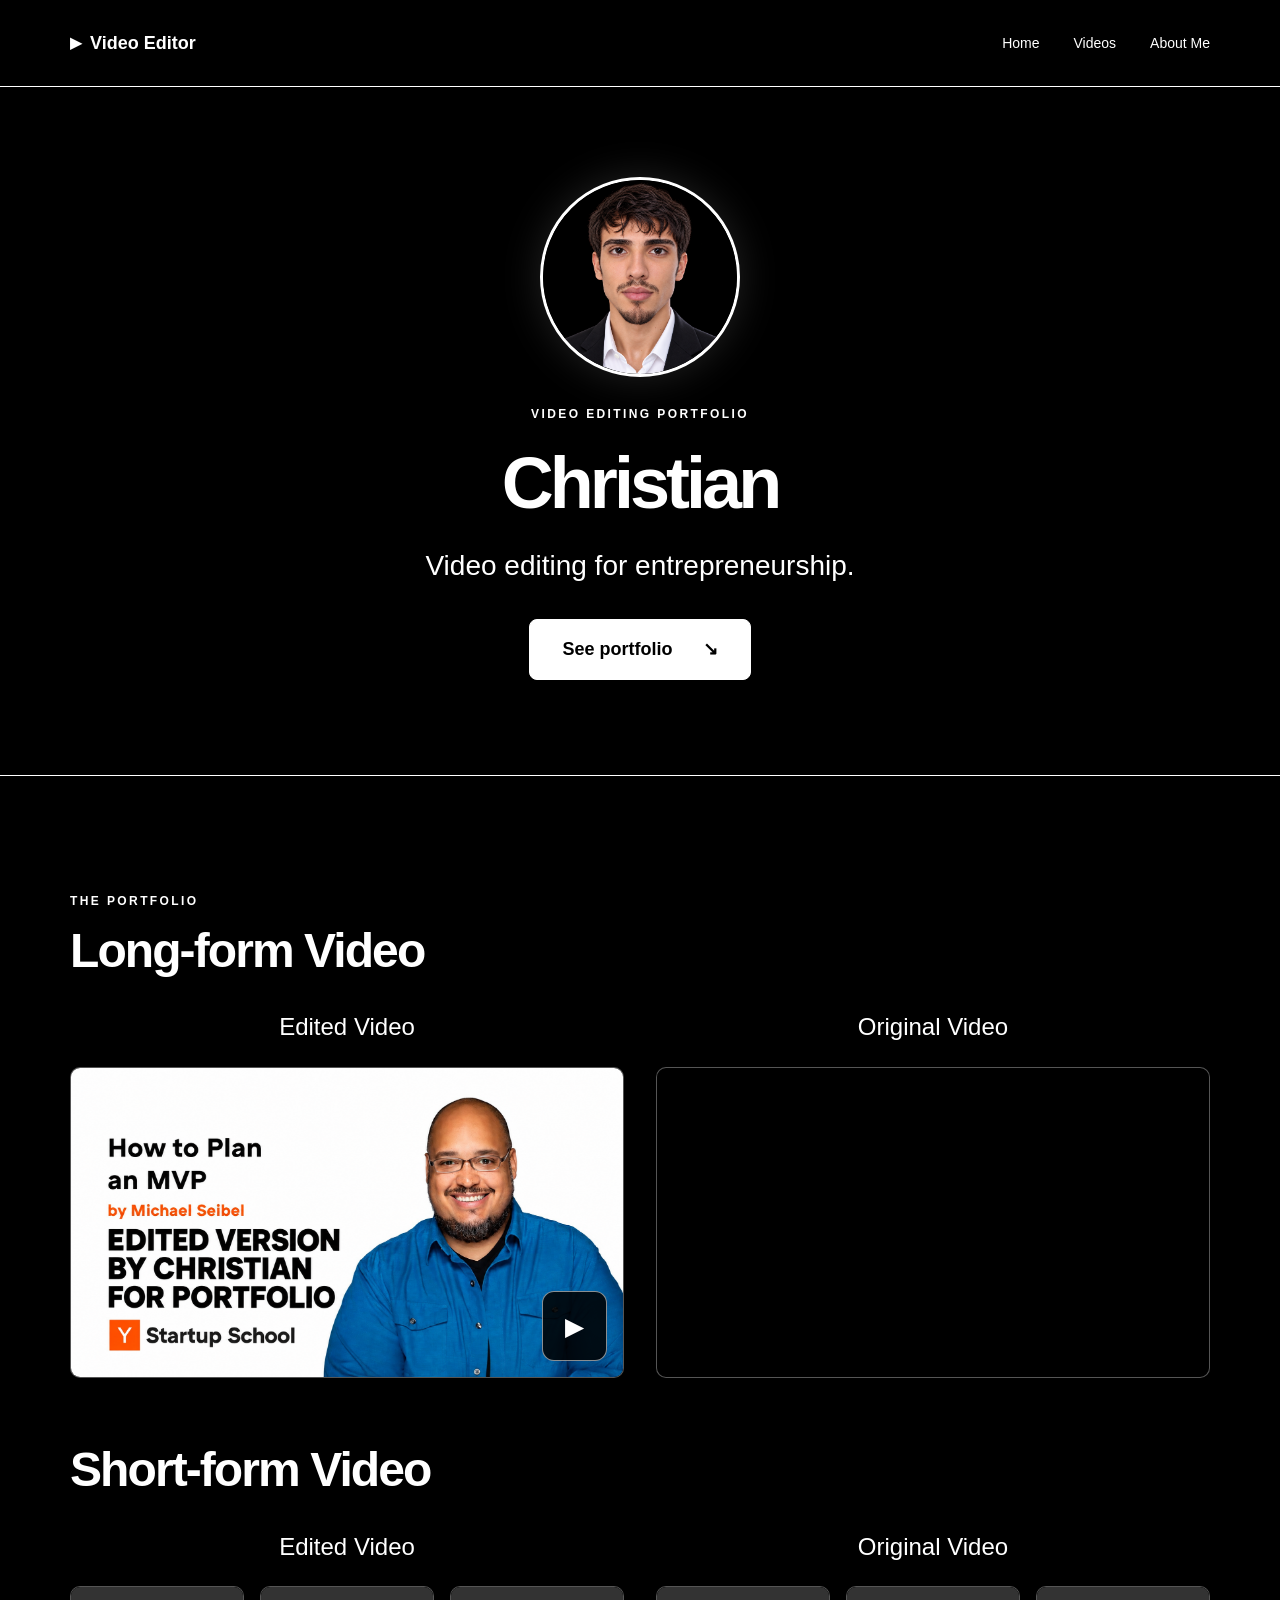
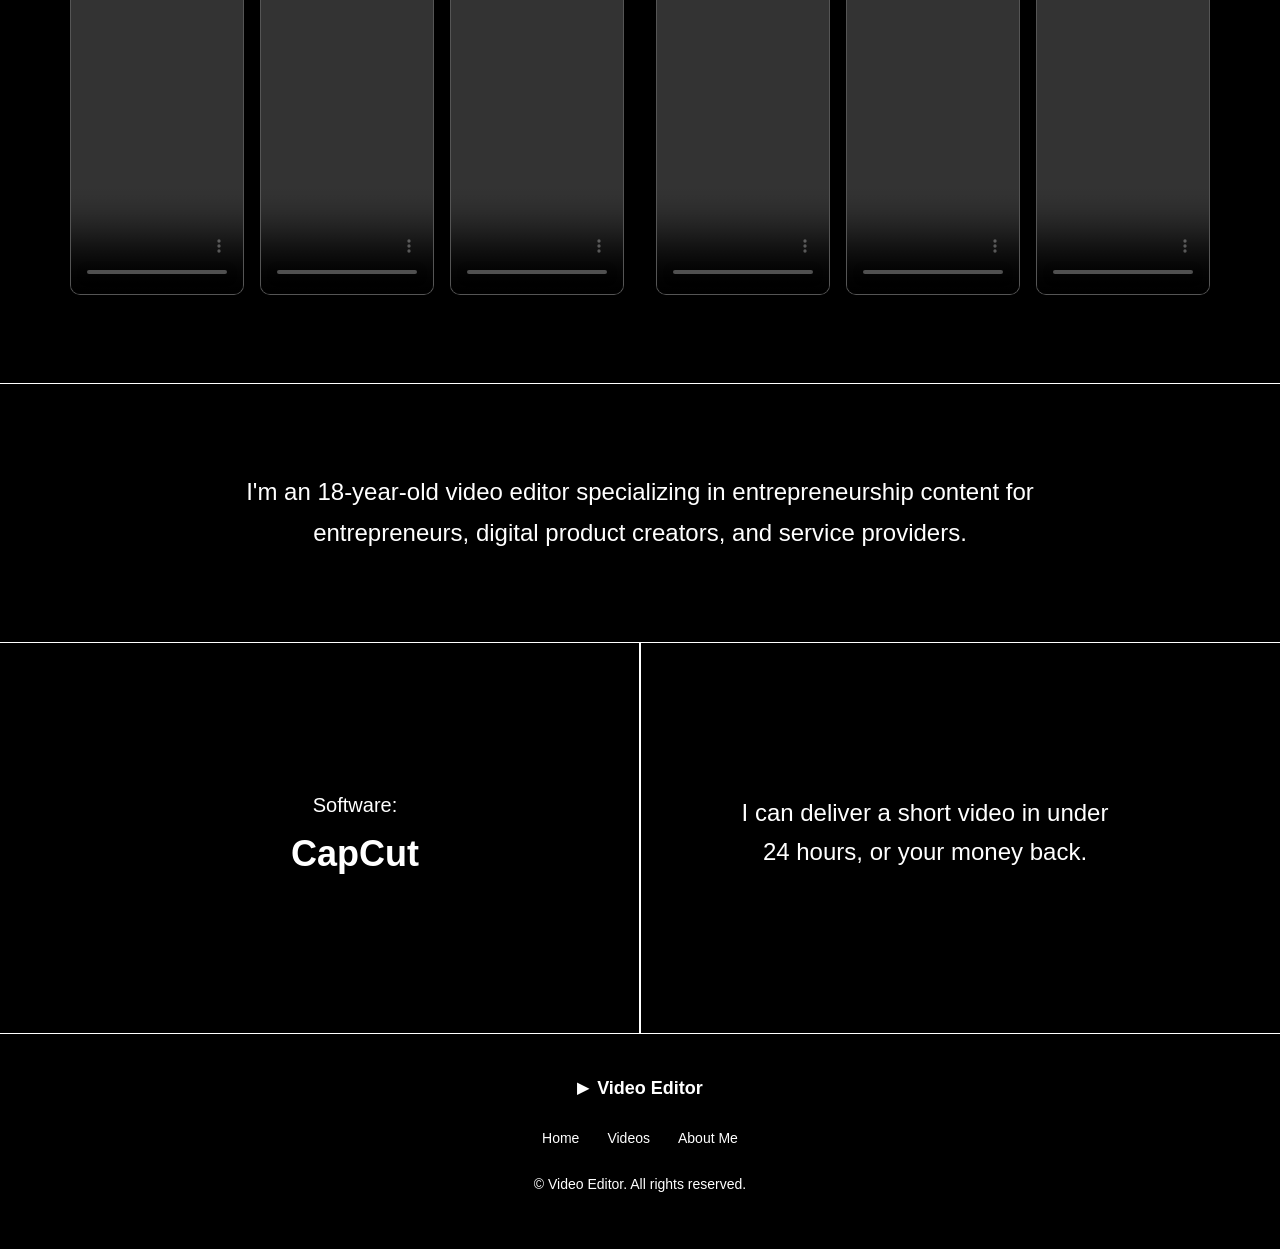
==== commit 33397d3b: "Extend about and service borders across the full page width" ====
--- a/index.html
+++ b/index.html
@@ -1,7 +1,9 @@
 <!doctype html>
 <html lang="en">
 <head><meta charset="utf-8"><meta name="viewport" content="width=device-width,initial-scale=1"><meta name="description" content="Christian — video editing for entrepreneurship."><title>Christian | Video Editing Portfolio</title><link rel="stylesheet" href="style-color.css?v=16"><link rel="icon" type="image/svg+xml" href="favicon.svg"><script src="profile.js?v=10" defer></script><script src="script.js?v=19" defer></script><style>
+#about,#services{max-width:none}
 #services{position:relative}
+#services .service-details{max-width:1140px;margin:0 auto}
 #services .service-details{display:grid;grid-template-columns:minmax(0,1fr) minmax(0,1fr);align-items:center;min-height:200px}
 #services .service-details::before{content:"";position:absolute;left:50%;top:-1px;bottom:-1px;width:2px;background:#fff;transform:translateX(-50%)}
 #services .service-details>div{padding:24px 40px;text-align:center}
@@ -27,4 +29,3 @@
 
 
 
-
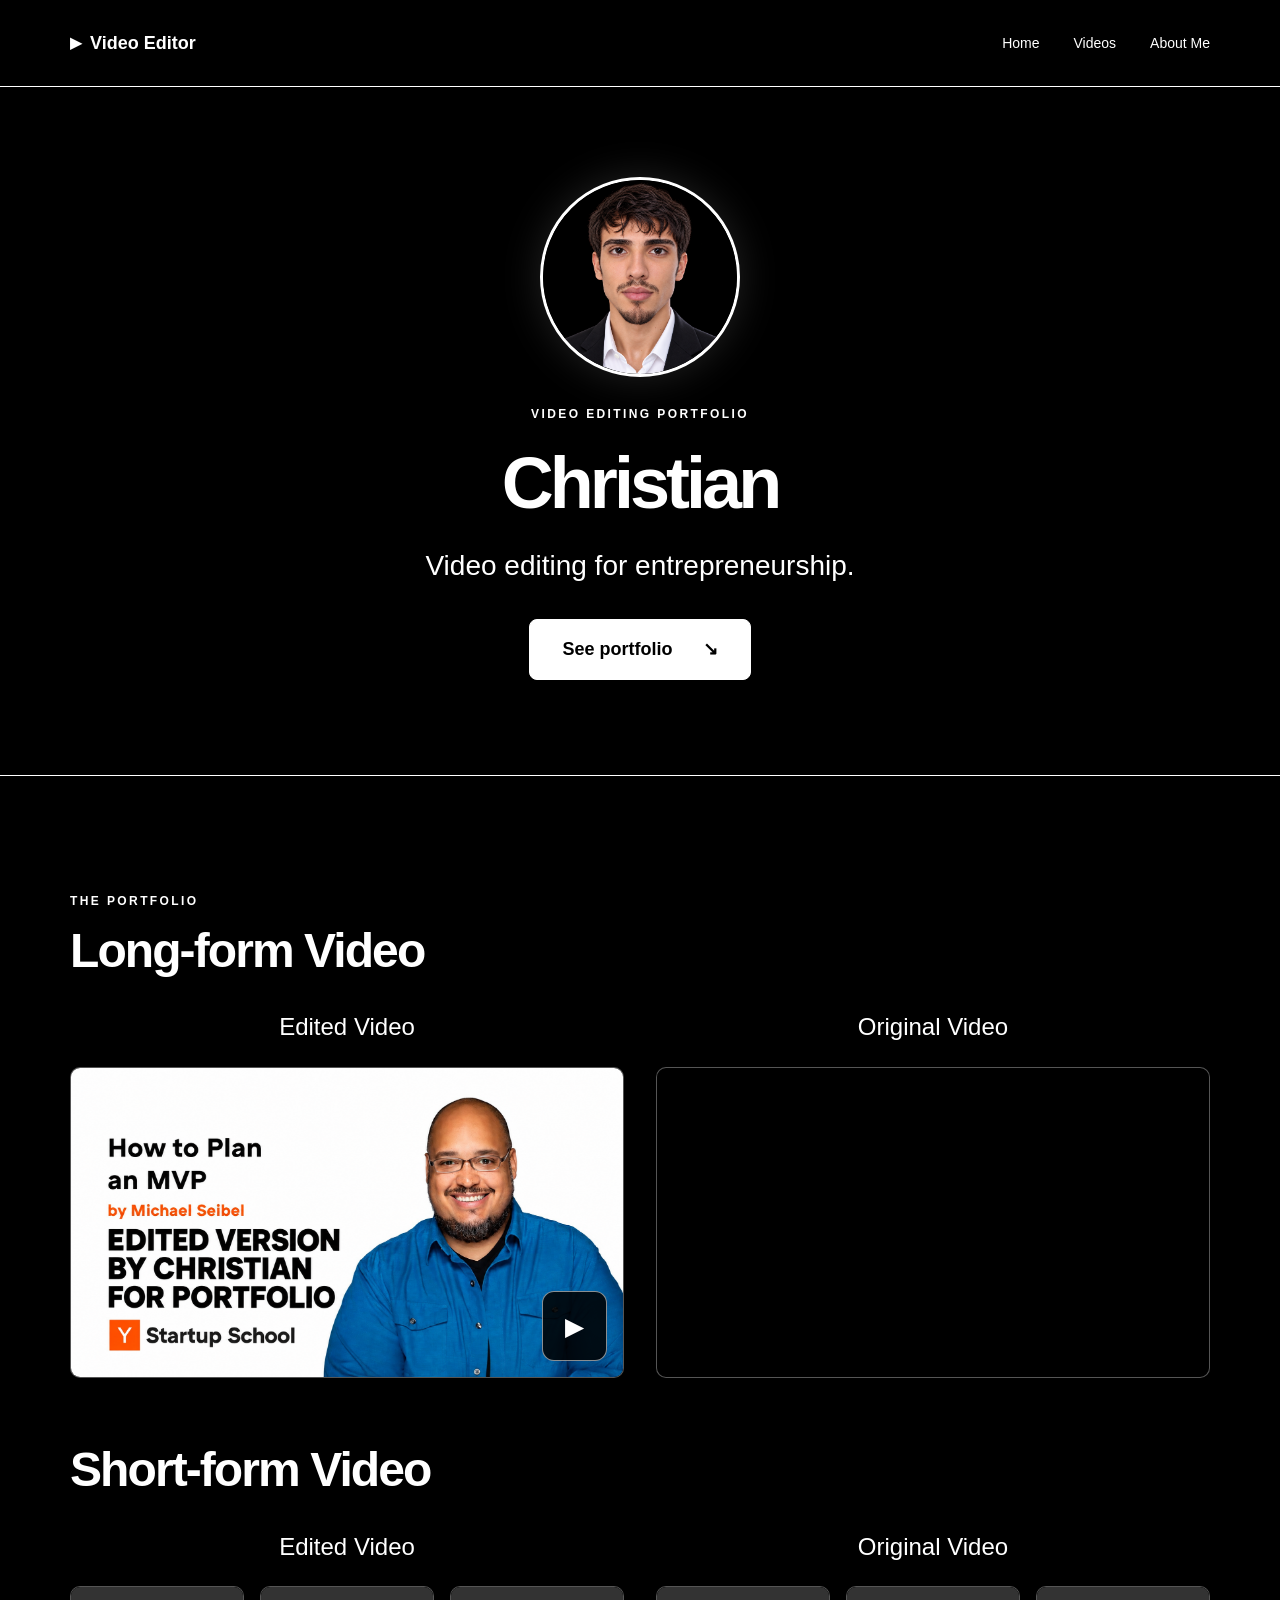
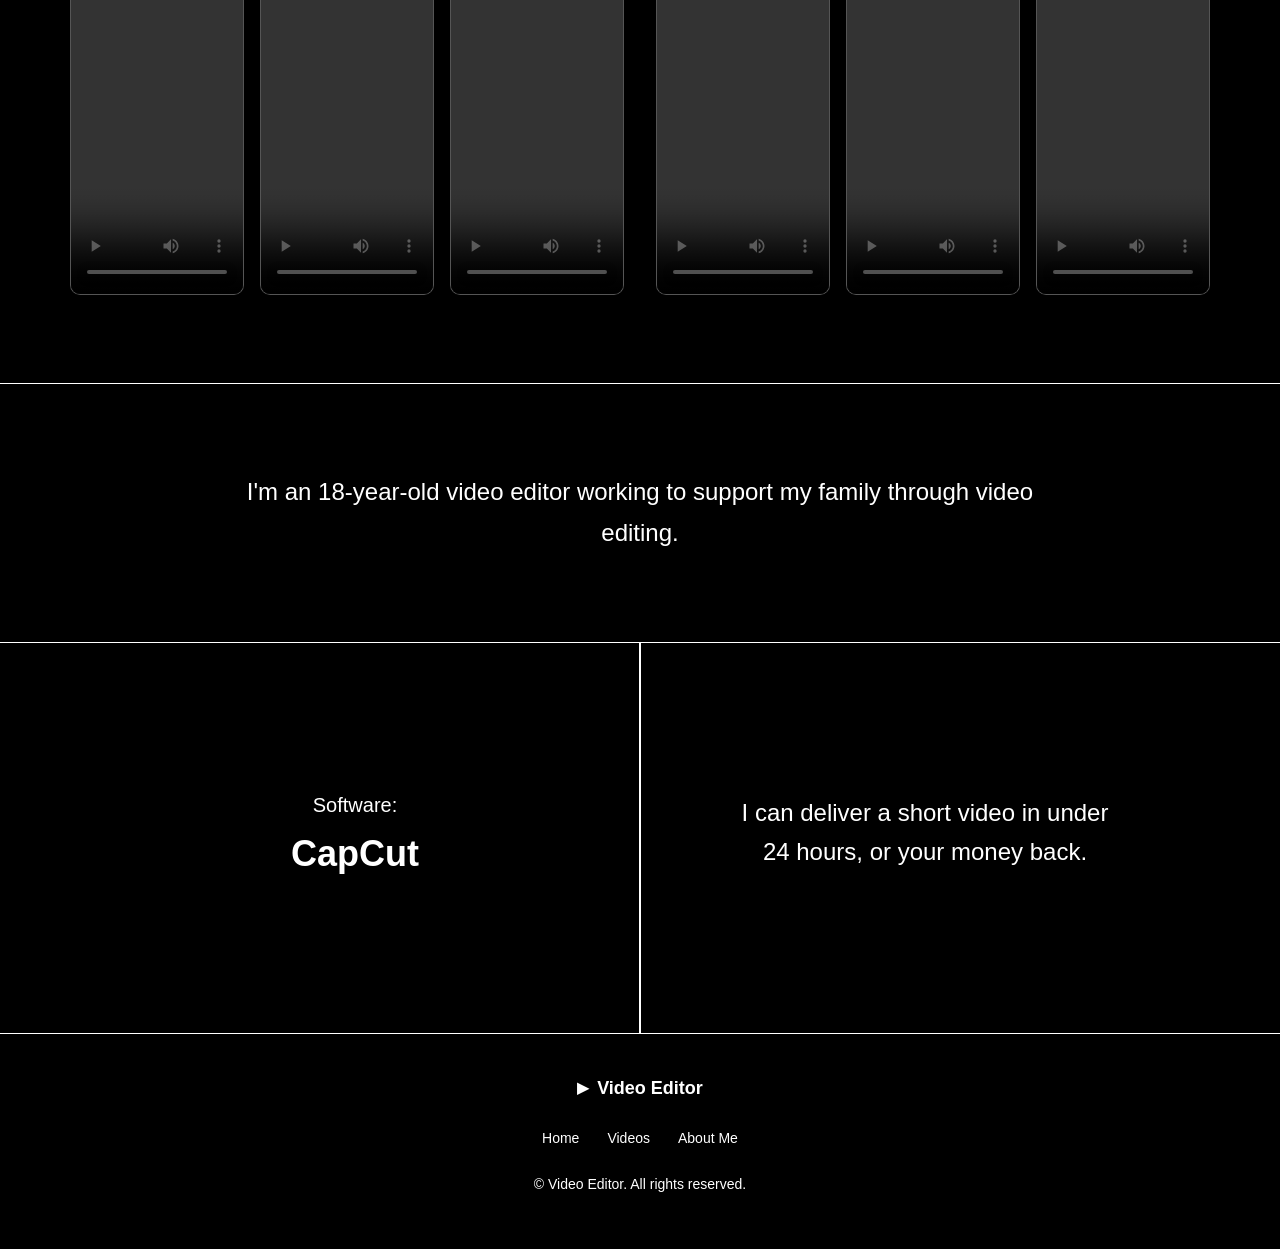
==== commit fe7f6b40: "Sync about text and refresh profile version" ====
--- a/index.html
+++ b/index.html
@@ -1,6 +1,6 @@
 <!doctype html>
 <html lang="en">
-<head><meta charset="utf-8"><meta name="viewport" content="width=device-width,initial-scale=1"><meta name="description" content="Christian — video editing for entrepreneurship."><title>Christian | Video Editing Portfolio</title><link rel="stylesheet" href="style-color.css?v=16"><link rel="icon" type="image/svg+xml" href="favicon.svg"><script src="profile.js?v=10" defer></script><script src="script.js?v=19" defer></script><style>
+<head><meta charset="utf-8"><meta name="viewport" content="width=device-width,initial-scale=1"><meta name="description" content="Christian — video editing for entrepreneurship."><title>Christian | Video Editing Portfolio</title><link rel="stylesheet" href="style-color.css?v=16"><link rel="icon" type="image/svg+xml" href="favicon.svg"><script src="profile.js?v=11" defer></script><script src="script.js?v=19" defer></script><style>
 #about,#services{max-width:none}
 #services{position:relative}
 #services .service-details{max-width:1140px;margin:0 auto}
@@ -18,7 +18,7 @@
 <main>
 <section id="home" class="hero"><div class="orb" role="img" aria-label="Profile image placeholder: stylized video play symbol"><span>▶</span></div><p class="eyebrow">VIDEO EDITING PORTFOLIO</p><h1>Christian</h1><p class="hero-line">Video editing for entrepreneurship.</p><a class="button" href="#videos">See portfolio <span>↘</span></a></section>
 <section id="videos" class="section"><p class="eyebrow">THE PORTFOLIO</p><h2>Long-form Video</h2><div class="comparison"><div><h3>Edited Video</h3><div id="long-edited" class="empty-long"></div></div><div><h3>Original Video</h3><div id="long-original" class="empty-long"></div></div></div><h2 class="short-heading">Short-form Video</h2><div class="comparison"><div><h3>Edited Video</h3><div id="short-edited" class="empty-short"></div></div><div><h3>Original Video</h3><div id="short-original" class="empty-short"></div></div></div></section>
-<section id="about" class="section about" aria-label="About the editor"><p id="bio">I'm an 18-year-old video editor specializing in entrepreneurship content for entrepreneurs, digital product creators, and service providers.</p></section>
+<section id="about" class="section about" aria-label="About the editor"><p id="bio">I'm an 18-year-old video editor working to support my family through video editing.</p></section>
 <section id="services" class="section contact" aria-label="Software and delivery"><div class="service-details"><div><span class="software-label">Software:</span><strong class="software-name">CapCut</strong></div><div><p class="delivery-promise">I can deliver a short video in under 24 hours, or your money back.</p></div></div></section>
 </main><footer><a class="brand" href="#home"><span class="mark">▶</span><span data-name>Video Editor</span></a><nav aria-label="Footer navigation"><a href="#home">Home</a><a href="#videos">Videos</a><a href="#about">About Me</a></nav><p>© <span data-name>Video Editor</span>. All rights reserved.</p></footer>
 </body></html>
@@ -28,4 +28,3 @@
 
 
 
-
